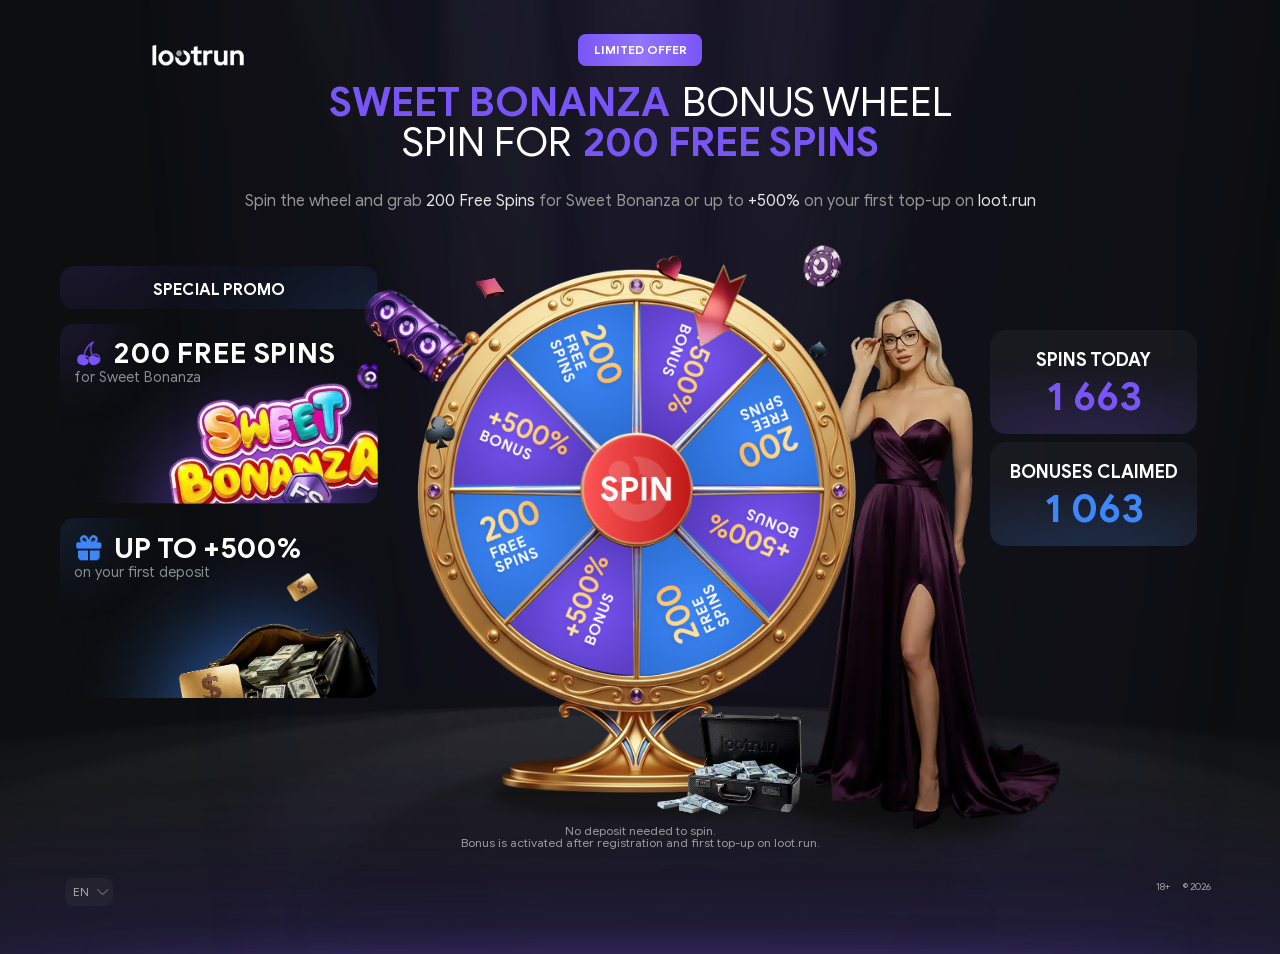
==== index.html @ 81d21989 "some bag fix 3" ====
<!doctype html>
<html lang="en">

<head>
    <meta charset="UTF-8" />
    <meta name="viewport" content="width=device-width, initial-scale=1.0" />
    <title>Bonus Wheel</title>
    <link rel="stylesheet" href="styles.css" />
</head>

<body>
    <div class="page">
        <div class="brand">
            <img src="picture/logo.png" width="104" height="24" alt="Logo" />
        </div>

        <div class="page-bg-layer" aria-hidden="true">
            <!-- Добавляй сюда фоновые картинки. Они не участвуют в потоке и не двигают верстку. -->
            <img src="picture/Rectangle32.png" alt="" class="page-bg-image " style="top: 0; left: 0; width: 1440px; height: auto;" />
            <img src="picture/header.png" alt="" class="page-bg-image page-bg-image-desktop-rect" style="top: 0; left: 0; width: 393px; height: auto;" />
            <img src="picture/Ellipse24-center.png" alt="" class="page-bg-image center-image-desktop" style="top: 70px; left: 0; width: 393px; height: auto;" />
            <img src="picture/lights.png" alt="" class="page-bg-image light-image-desktop" style="top: 580px; left: 0; width: 393px; height: auto;" />
            <img src="picture/footer-light.png" alt="" class="page-bg-image footer-light-image-desktop" style="top: 1490px; left: 0; width: 393px; height: auto;" />
            <img src="picture/footer-light1.png" alt="" class="page-bg-image footer-light-image-desktop" style="top: 1410px; left: 0; width: 393px; height: auto;" />
            <img src="picture/shadow/wheelshadow.png" alt="" class="page-bg-image shadow-desktop shadow-1" />
            <img src="picture/shadow/wheel_shadow-1.png" alt="" class="page-bg-image shadow-desktop shadow-2" />
            <img src="picture/shadow/Ellipse23.png" alt="" class="page-bg-image shadow-desktop shadow-3" />
            <img src="picture/shadow/Ellipse16.png" alt="" class="page-bg-image shadow-desktop shadow-4" />
            <img src="picture/shadow/Ellipse15.png" alt="" class="page-bg-image shadow-desktop shadow-5" />
            <img src="picture/shadow/Ellipse12.png" alt="" class="page-bg-image shadow-desktop shadow-6" />
            <img src="picture/shadow/Ellipse11.png" alt="" class="page-bg-image shadow-desktop shadow-7" />
            <img src="picture/shadow/Ellipse10.png" alt="" class="page-bg-image shadow-desktop shadow-8" />
            <img src="picture\shadow\shadow-girl.png" alt="" class="page-bg-image shadow-desktop shadow-9" />
            <img src="picture/rectangle/Rectangle32.png" alt="" class="page-bg-image rect-desktop rect-1" />
            <img src="picture/rectangle/Rectangle33.png" alt="" class="page-bg-image rect-desktop rect-2" />
            <img src="picture/rectangle/Rectangle34.png" alt="" class="page-bg-image rect-desktop rect-3" />
            <img src="picture/rectangle/Rectangle35.png" alt="" class="page-bg-image rect-desktop rect-4" />
            <img src="picture/rectangle/Rectangle36.png" alt="" class="page-bg-image rect-desktop rect-5" />
            <img src="picture/rectangle/Rectangle37.png" alt="" class="page-bg-image rect-desktop rect-6" />
        </div>

        <header class="header">
            <div class="descr-header">
                <div class="wheelFooter">
                    <div class="pill-limited">LIMITED OFFER</div>
                    <div class="hero-header-fine">
                        <span class="hero-header-fine-one hero-header-brand" data-i18n="hero_brand"></span>
                        <span class="hero-header-fine-two hero-header-prefix" data-i18n="hero_prefix"></span>
                        <span class="hero-header-fine-two hero-header-spin-for" data-i18n="hero_spin_for"></span>
                        <span class="hero-header-fine-one" data-i18n="hero_free_spins"></span>
                    </div>
                </div>
            </div>
        </header>

        <section class="wheel">
            <div class="hero-header-description-fine">
                <span class="hero-header-description-fine-grey" data-i18n="hero_spin"></span>
                <span class="hero-header-description-fine-white" data-i18n="hero_free"></span>
                <span class="hero-header-description-fine-grey" data-i18n="hero_for_sweet"></span>
                <span class="hero-header-description-fine-white" data-i18n="hero_500"></span>
                <span class="hero-header-description-fine-grey" data-i18n="hero_first"></span>
                <span class="hero-header-description-fine-white" data-i18n="hero_loot"></span>
            </div>
            <div class="hero-header-description-fine hero-header-description-fine-spinning" hidden>
                <span class="hero-header-description-fine-grey" data-i18n="spin_state_line_1"></span>
                <span class="hero-header-description-fine-white" data-i18n="spin_state_line_2"></span>
                <span class="hero-header-description-fine-grey" data-i18n="spin_state_line_3"></span>
                <span class="hero-header-description-fine-white" data-i18n="spin_state_line_4"></span>
            </div>

            <div class="wheel-decor" aria-hidden="true">
                <img src="picture/hearts.png" alt="" class="wheel-decor-img wheel-decor-hearts" />
                <img src="picture/diamonds.png" alt="" class="wheel-decor-img wheel-decor-diamonds" />
                <img src="picture/spades.png" alt="" class="wheel-decor-img wheel-decor-spades" />
                <img src="picture/clubs.png" alt="" class="wheel-decor-img wheel-decor-clubs" />
                <img src="picture/fiska.png" alt="" class="wheel-decor-img wheel-decor-fiska" />
                <img src="picture/casino.png" alt="" class="wheel-decor-img wheel-decor-casino" />
            </div>

            <div class="wheel-case">

                <div class="btn-spin">
                    <button class="wheel-spin" type="button" aria-label="Spin"></button>
                </div>

                <img class="wheel-arrow" src="picture/arrow.png" alt="arrow" />

                <img class="wheel-border" src="picture/border-wheel.png" alt="border-wheel" />

                <div class="sectors" id="sectors"></div>

            </div>
            <div class="wheel-text">
                <div class="wheel-text-one" data-i18n="footer_no_deposit_needed"></div>
                <div class="wheel-text-two" data-i18n="footer_bonus_activation_text"></div>
            </div>

            <img class="case-desktop" src="picture/case.png" alt="case" />

            <div class="spinning-bonus-container">
                <picture class="spinning-bonus-one">
                    <source media="(min-width: 1080px)" srcset="picture/spinning%20(3).png" />
                    <img src="picture/spinning.png" alt="spinning-bonus" />
                </picture>
                <picture class="spinning-bonus-two">
                    <source media="(min-width: 1080px)" srcset="picture/spinning%20(4).png" />
                    <img src="picture/spinning%20(1).png" alt="spinning-bonus" />
                </picture>
            </div>

            <div class="wheel-fireworks" id="wheelFireworks" hidden aria-hidden="true">
                <img class="wheel-firework wheel-firework--1" src="picture/fireworks.gif" alt="" decoding="async" />
                <img class="wheel-firework wheel-firework--2" src="picture/fireworks.gif" alt="" decoding="async" />
                <img class="wheel-firework wheel-firework--3" src="picture/fireworks.gif" alt="" decoding="async" />
            </div>

        </section>

        <main class="layout">
            <aside class="counter">
                <div class="spins">
                    <div class="spins-label" data-i18n="stats_spins_today_label"></div>
                    <div class="spins-value" id="spinsToday">2 473</div>
                    <img src="picture/Ellipse-spins.png" alt="Ellipse-spins" class="ellipse-spins-image" />
                </div>
                <div class="bonuses">
                    <div class="bonuses-label" data-i18n="stats_bonuses_claimed_label"></div>
                    <div class="bonuses-value" id="bonusesClaimed">1 092</div>
                    <img src="picture/Ellipse-bonus.png" alt="Ellipse-bonus" class="ellipse-bonus-image" />
                </div>
            </aside>

            <aside class="banners">
                <div class="frame-31">
                    <!-- <div class="frame-31-promo"> -->
                    <div class="miniTag">
                        <img src="picture/Ellipse-miniTag.png" alt="tag" class="tag-image" />
                        <img src="picture/Ellipse-miniTag1.png" alt="tag" class="tag-image1" />
                        <span class="miniTag-text" data-i18n="promo_special_promo"></span>
                    </div>
                    <!-- </div> -->

                    <div class="frame-31-fs-fd" onclick="window.open('https://loot.run/', '_blank', 'noopener,noreferrer')">
                        <div class="frame-32">
                            <div class="frame-34">
                                <img src="picture/berry.png" width="32px" height="32px" alt="Frame 34" />
                                <!-- <div class="frame-34-text"> -->
                                <div class="frame-34-text" data-i18n="promo_free_spins"></div>
                                <!-- </div> -->
                            </div>
                            <div class="frame-34-text-value">
                                <div class="frame-34-text-value-sub" data-i18n="promo_for_game"></div>
                            </div>
                        </div>
                        <img src="picture/trick.png" alt="" class="trick">
                        <img src="picture/sweet_bananza2.png" alt="" class="sweet-bananza">
                        <img src="picture/fs.png" alt="" class="fs">
                        <img src="picture/Ellipse24-fs.png" alt="" class="ellipse-24-fs-image">
                        <img src="picture/Ellipse25-fs.png" alt="" class="ellipse-25-fs-image">
                    </div>

                    <div class="frame-31-fs-fd" onclick="window.open('https://loot.run/', '_blank', 'noopener,noreferrer')">
                        <div class="frame-32">
                            <div class="frame-34">
                                <img src="picture/gift.png" width="32px" height="32px" alt="Frame 34" />
                                <!-- <div class="frame-34-text"> -->
                                <div class="frame-34-text" data-i18n="promo_up_to_bonus"></div>
                                <!-- </div> -->
                            </div>
                            <div class="frame-34-text-value">
                                <div class="frame-34-text-value-sub" data-i18n="promo_first_deposit"></div>
                            </div>
                        </div>
                        <img src="picture/dollar-top.png" alt="" class="dollar-top">
                        <img src="picture/dollar-bottom.png" alt="" class="dollar-bottom">
                        <img src="picture/bag.png" alt="" class="bag">
                        <img src="picture/Ellipse24-fd.png" alt="" class="ellipse-24-fd-image">
                        <img src="picture/Ellipse25-fd.png" alt="" class="ellipse-25-fd-image">
                    </div>
                </div>
            </aside>



            <section class="card-icons">

            </section>

            <section class="girl">
                <img src="picture\girl.png" alt="girl" class="girl-desktop" />
            </section>

        </main>

        <footer class="footer">
            <div class="images-footer">
                <div class="lang">
                    <button id="langToggle" class="langToggle" type="button" aria-label="Language"
                        aria-haspopup="listbox" aria-expanded="false">
                        <span class="langToggleLabel">EN</span>
                        <span class="langChevron" aria-hidden="true"></span>
                    </button>
                    <div id="langMenu" class="langMenu" role="listbox" aria-label="Language options" hidden>
                        <button class="langOption" type="button" role="option" data-lang-option="en"
                            aria-selected="true">EN</button>
                        <button class="langOption" type="button" role="option" data-lang-option="uz"
                            aria-selected="false">UZ</button>
                        <button class="langOption" type="button" role="option" data-lang-option="ru"
                            aria-selected="false">RU</button>
                    </div>
                </div>
                <span class="frame-66">
                    <span class="frame-66-age">18+</span>
                    <span class="frame-66-year">© 2026</span>
                </span>
            </div>
        </footer>

        <div id="wheelResultPopup" class="wheel-result-popup" hidden aria-hidden="true" aria-modal="true" role="dialog">
            <div class="wheel-result-popup__box wheel-result-popup__box-bonus">
                <div class="wheel-result-popup__box-title">
                    <span class="wheel-result-popup__box-title-text" data-i18n="unlock_youve_unlocked"></span>
                    <span class="wheel-result-popup__box-title-text" data-i18n="unlock_a_sweet_bonus"></span>
                </div>
                <div class="wheel-result-popup__box-content">
                    <div class="wheel-result-popup__box-content-text-one" data-i18n="unlock_up_to"></div>
                    <div class="wheel-result-popup__box-content-text-two" data-i18n="unlock_percent"></div>
                    <div class="wheel-result-popup__box-content-text-three" data-i18n="unlock_on_first"></div>
                    <div class="wheel-result-popup__box-content-text-four" data-i18n="unlock_deposit_at"></div>
                </div>
                <div class="wheel-result-popup__box-button">
                    <div class="wheel-result-popup__box-button-claim">
                        <button class="wheel-result-popup__box-button-claim-bonus"
                            data-i18n="claim_bonus_button"></button>
                        <button type="button" class="wheel-result-popup__box-button-try-again"
                            data-i18n="try_again_button"></button>
                    </div>
                    <div class="wheel-result-popup__box-button-message-text"
                        data-i18n="bonus_activated_after_registration_and_first_deposit">
                    </div>
                </div>
                <img class="wheel-result-popup-ellipse24" src="picture/Ellipse24.png" alt="" aria-hidden="true" />
                <img class="wheel-result-popup-ellipse25" src="picture/Ellipse25.png" alt="" aria-hidden="true" />
            </div>

            <div class="wheel-result-popup__box wheel-result-popup__box-steps" hidden aria-hidden="true">
                <img src="picture/sweet_bananza1.png" alt="" class="sweet-bananza-popup">
                <div class="wheel-result-popup__box-steps-content">
                    <div class="wheel-result-popup__box-steps-content-title">
                        <span class="wheel-result-popup__box-steps-content-title-text" data-i18n="almost_done"></span>
                    </div>
                    <div class="wheel-result-popup__box-steps-content-text">
                        <span class="wheel-result-popup__box-steps-content-text-text" data-i18n="steps_intro"></span>
                    </div>
                </div>

                <div class="wheel-result-popup__box-steps-claim">
                    <button class="wheel-result-popup__box-steps-continue-to" data-i18n="continue_to"></button>
                </div>

                <img class="wheel-result-popup__box-steps-ellipse24" src="picture/Ellipse24.png" alt=""
                    aria-hidden="true" />
                <img class="wheel-result-popup__box-steps-ellipse25" src="picture/Ellipse25.png" alt=""
                    aria-hidden="true" />

                <div class="wheel-result-popup__box-steps-three-steps">
                    <div class="wheel-result-popup__box-steps-three-steps-item">
                        <img class="wheel-result-popup__box-steps-bluecoin" src="picture\bluecoin.png" alt="bluecoin1">
                        <span class="wheel-result-popup__box-steps-three-steps-item-text" data-i18n="step1_title"></span>
                        <span class="wheel-result-popup__box-steps-three-steps-item-text-text" data-i18n="step1_text"></span>
                    </div>
                    <div class="wheel-result-popup__box-steps-three-steps-item">
                        <img class="wheel-result-popup__box-steps-bluecoin" src="picture\bluecoin2.png" alt="bluecoin2">
                        <span class="wheel-result-popup__box-steps-three-steps-item-text" data-i18n="step2_title"></span>
                        <span class="wheel-result-popup__box-steps-three-steps-item-text-text" data-i18n="step2_text"></span>
                    </div>
                    <div class="wheel-result-popup__box-steps-three-steps-item">
                        <img class="wheel-result-popup__box-steps-bluecoin" src="picture\bluecoin3.png" alt="bluecoin3">
                        <span class="wheel-result-popup__box-steps-three-steps-item-text" data-i18n="step3_title"></span>
                        <span class="wheel-result-popup__box-steps-three-steps-item-text-text" data-i18n="step3_text"></span>
                    </div>
                </div>

                <div class="wheel-result-popup__box-button-message-text">
                    <span class="wheel-result-popup__box-button-message-text-text" data-i18n="redirect_message"></span>
                    <span class="wheel-result-popup__box-button-message-text-text" data-i18n="offer_new_players_only"></span>
                </div>
            </div>

        </div>
    </div>

    <script src="languages.inline.js"></script>
    <script src="app.js" defer></script>
</body>

</html>
---- styles.css ----
@font-face {
  font-family: "Google Sans";
  src:
    local("Google Sans"),
    local("Product Sans"),
    url("fonts/GoogleSans-Regular.woff2") format("woff2"),
    url("fonts/GoogleSans-Regular.woff") format("woff");
  font-weight: 400;
  font-style: normal;
  font-display: swap;
}

@font-face {
  font-family: "Google Sans";
  src:
    local("Google Sans Medium"),
    local("Product Sans Medium"),
    url("fonts/GoogleSans-Medium.woff2") format("woff2"),
    url("fonts/GoogleSans-Medium.woff") format("woff");
  font-weight: 500;
  font-style: normal;
  font-display: swap;
}

@font-face {
  font-family: "Google Sans";
  src:
    local("Google Sans Bold"),
    local("Product Sans Bold"),
    url("fonts/GoogleSans-Bold.woff2") format("woff2"),
    url("fonts/GoogleSans-Bold.woff") format("woff");
  font-weight: 700;
  font-style: normal;
  font-display: swap;
}

body {
  width: 100%;
  height: auto;
  background: #0D0E10;
  margin: 0;
  min-height: 100vh;
  display: flex;
  justify-content: center;
  align-items: flex-start;
  overflow-x: hidden;
}

html {
  overflow-x: hidden;
}

/* Ссылки на loot.run из i18n (app.js) */
a.loot-run-link {
  color: inherit;
  text-decoration: none;
}

/* В блоке шагов выделяем loot.run отдельным цветом */
.wheel-result-popup__box-steps-three-steps-item-text-text a.loot-run-link {
  color: #7857F4;
}

.wheel-result-popup__box-steps-three-steps-item-text-text .i18n-deposit-highlight {
  color: #7857F4;
}

.wheel-result-popup__box-steps-three-steps-item-text-text .i18n-step3-highlight {
  color: #7857F4;
}

.page {
  position: relative;
  width: 393px;
  min-height: 1600px;
  overflow: visible;
  /* background:
    radial-gradient(60% 24% at 50% 9%, rgba(122, 86, 246, 0.18) 0%, rgba(122, 86, 246, 0) 100%),
    linear-gradient(180deg, #15161B 0%, #0D0E10 28%, #0D0E10 100%); */
  --hero-desc-top: 262px;
  --hero-desc-width: 310px;
}

/* Фоновый слой страницы: декоративные элементы без влияния на layout */
.page-bg-layer {
  position: absolute;
  inset: 0;
  pointer-events: none;
  overflow: visible;
}

.page-bg-image {
  position: absolute;
  display: block;
  max-width: none;
  pointer-events: none;
}

/* Hidden by default; enabled only in desktop media block */
.shadow-desktop,
.rect-desktop {
  display: none;
}

.shadow-desktop {
  display: none;
}

/* Desktop-only girl image */
.girl-desktop {
  display: none;
}

.brand {
  width: 104px;
  height: 24px;
  transform: rotate(0deg);
  opacity: 1;
  top: 40px;
  left: 145px;
  position: absolute;
  z-index: 20;
  overflow: hidden;
}

.brand img {
  display: block;
  width: 104px;
  height: 38px;
  object-fit: fill;
  object-position: top;
}

.header {
  width: 393px;
  height: 120px;
  transform: rotate(0deg);
  opacity: 1;
  gap: 16px;
  top: 104px;
  left: 0;
  position: absolute;
  z-index: 15;
}

.descr-header,
.wheelFooter {
  display: flex;
  flex-direction: column;
  align-items: center;
}

.descr-header {
  width: 100%;
}

.wheelFooter {
  gap: 16px;
}

.pill-limited {
  display: flex;
  align-items: center;
  justify-content: center;
  text-align: center;
  width: 100px;
  height: 24px;
  transform: rotate(0deg);
  opacity: 1;
  border-radius: 8px;
  gap: 10px;
  padding-top: 4px;
  padding-right: 12px;
  padding-bottom: 4px;
  padding-left: 12px;
  background: linear-gradient(87.65deg, #7A56F6 1.97%, #9375FC 50%, #7A56F6 98.03%);
  font-family: "Google Sans", sans-serif;
  font-weight: 700;
  font-style: Bold;
  font-size: 12px;
  leading-trim: NONE;
  line-height: 1.2;
  letter-spacing: 2%;
  text-transform: uppercase;
  color: #FFFFFF;
}

.hero-header-fine {
  width: 393px;
  min-height: 72px;
  display: flex;
  flex-wrap: wrap;
  justify-content: center;
  align-content: center;
  gap: 0 8px;
  text-align: center;
}

.hero-header-brand,
.hero-header-prefix {
  width: 100%;
}

.hero-header-fine-one {
  font-family: "Google Sans", sans-serif;
  font-weight: 700;
  font-style: Bold;
  font-size: 24px;
  leading-trim: NONE;
  line-height: 24px;
  letter-spacing: 3%;
  text-align: center;
  text-transform: uppercase;
  color: #7855F4;

}

.hero-header-fine-two {
  /* width: 200px; */
  font-family: "Google Sans", sans-serif;
  font-weight: 400;
  font-style: Regular;
  font-size: 24px;
  leading-trim: NONE;
  line-height: 24px;
  letter-spacing: 3%;
  text-align: center;
  text-transform: uppercase;
  color: #FFFFFF;
}

/* левая панель */
.banners {
  width: 353px;
  height: 480px;
  transform: rotate(0deg);
  opacity: 1;
  top: 1006px;
  left: 20px;
  gap: 16px;
  position: absolute;
  display: flex;
  flex-direction: column;
  z-index: 10;
}

.frame-31 {
  width: 100%;
  height: auto;
  border-radius: 16px;
  padding-top: 0;
  padding-right: 0;
  padding-bottom: 0;
  padding-left: 0;
  gap: 10px;
  transform: rotate(0deg);
  opacity: 1;
  display: flex;
  flex-direction: column;
  gap: 16px;
}

.miniTag {
  width: 100%;
  height: 44px;
  position: relative;
  overflow: hidden;
  transform: rotate(0deg);
  opacity: 1;
  font-family: "Google Sans", sans-serif;
  font-weight: 700;
  font-style: Bold;
  font-size: 18px;
  leading-trim: NONE;
  line-height: 40px;
  letter-spacing: 0%;
  text-transform: uppercase;
  display: flex;
  align-items: center;
  justify-content: center;
  border-radius: 16px;
  color: #FFFFFF;
  padding-top: 4px;
  /* background: linear-gradient(90deg, #1B162C 0%, #1C2639 100%); */
}

.miniTag-text {
  position: relative;
  z-index: 1;
}

.tag-image {
  position: absolute;
  inset: 0;
  width: 100%;
  height: 100%;
  object-fit: cover;
  transform: rotate(0deg);
  opacity: 1;
  pointer-events: none;
  z-index: 0;
}

.tag-image1 {
  position: absolute;
  inset: 0;
  width: 100%;
  height: 100%;
  object-fit: cover;
  transform: rotate(0deg);
  opacity: 1;
  pointer-events: none;
  z-index: 0;
}

.frame-31-fs-fd {
  width: 321px;
  height: 168px;
  border-radius: 16px;
  gap: 10px;
  transform: rotate(0deg);
  opacity: 1;
  padding: 16px;
  position: relative;
  overflow: hidden;
  cursor: pointer;
  /* background: linear-gradient(132deg, #17181E 12%, #17181E 38%, #1B2240 100%); */
}

.frame-32 {
  width: 286px;
  height: 62px;
  gap: 8px;
  transform: rotate(0deg);
  opacity: 1;
  position: relative;
  z-index: 2;
}

.frame-34 {
  width: 326px;
  height: 34px;
  gap: 12px;
  transform: rotate(0deg);
  opacity: 1;
  display: flex;
  align-items: center;
}

.frame-34-text {
  width: 282px;
  height: 34px;
  transform: rotate(0deg);
  opacity: 1;
  font-family: "Google Sans", sans-serif;
  font-weight: 700;
  font-style: Bold;
  font-size: 32px;
  leading-trim: NONE;
  line-height: 34px;
  letter-spacing: 0%;
  text-transform: uppercase;
  color: #FFFFFF;
}

.frame-34-text-value {
  width: 286px;
  height: 20px;
  transform: rotate(0deg);
  opacity: 1;
  font-family: "Google Sans", sans-serif;
  font-weight: 400;
  font-style: Regular;
  font-size: 16px;
  leading-trim: NONE;
  line-height: 20px;
  letter-spacing: 1%;
  color: #888D93;
}

/* Promo images: путь — --promo-x-to / --promo-y-to; масштаб — --promo-scale-to / --promo-scale-from;
   вращение вокруг центра — --promo-rotate-to / --promo-rotate-from (например 0deg … 12deg или 0deg … 360deg).
   Длительность/повтор: --promo-dur, --promo-iter, --promo-dir.
   Пример: style="--promo-y-to: 60px; --promo-scale-to: 1.12; --promo-rotate-to: 15deg;" */

.trick {
  width: 43px;
  height: 33px;
  opacity: 1;
  position: absolute;
  z-index: 3;
  transform-origin: center center;

  --promo-x-from: calc(100% - 38px);
  --promo-y-from: 45px;
  --promo-x-to: calc(100% - 30px);
  --promo-y-to: 45px;
  --promo-scale-from: 1;
  --promo-scale-to: 1.7;
  --promo-rotate-from: 0deg;
  --promo-rotate-to: 40deg;
  --promo-dur: 1.2s;
  --promo-ease: ease-in-out;
  --promo-iter: infinite;
  --promo-dir: alternate;

  top: var(--promo-y-from);
  left: var(--promo-x-from);
  transform: rotate(-90deg) rotate(var(--promo-rotate-from)) scale(var(--promo-scale-from));
  animation: promo-move-trick var(--promo-dur) var(--promo-ease) var(--promo-iter) var(--promo-dir);
}

@keyframes promo-move-trick {
  from {
    top: var(--promo-y-from);
    left: var(--promo-x-from);
    transform: rotate(-90deg) rotate(var(--promo-rotate-from)) scale(var(--promo-scale-from));
  }

  to {
    top: var(--promo-y-to);
    left: var(--promo-x-to);
    transform: rotate(-90deg) rotate(var(--promo-rotate-to)) scale(var(--promo-scale-to));
  }
}

.sweet-bananza {
  width: 300px;
  height: 300px;
  opacity: 1;
  position: absolute;
  z-index: 1;
  transform-origin: center center;

  --promo-x-from: calc(100% - 265px);
  --promo-y-from: -15px;
  --promo-x-to: calc(100% - 295px);
  --promo-y-to: -15px;
  --promo-scale-from: 1;
  --promo-scale-to: 1.2;
  --promo-rotate-from: 0deg;
  --promo-rotate-to: -7deg;
  --promo-dur: 1.2s;
  --promo-ease: ease-in-out;
  --promo-iter: infinite;
  --promo-dir: alternate;

  top: var(--promo-y-from);
  left: var(--promo-x-from);
  transform: rotate(-8.62deg) rotate(var(--promo-rotate-from)) scale(var(--promo-scale-from));
  animation: promo-move-sweet-bananza var(--promo-dur) var(--promo-ease) var(--promo-iter) var(--promo-dir);
}

@keyframes promo-move-sweet-bananza {
  from {
    top: var(--promo-y-from);
    left: var(--promo-x-from);
    transform: rotate(-8.62deg) rotate(var(--promo-rotate-from)) scale(var(--promo-scale-from));
  }

  to {
    top: var(--promo-y-to);
    left: var(--promo-x-to);
    transform: rotate(-8.62deg) rotate(var(--promo-rotate-to)) scale(var(--promo-scale-to));
  }
}

.fs {
  width: 69px;
  height: 51px;
  opacity: 1;
  position: absolute;
  z-index: 3;
  transform-origin: center center;

  --promo-x-from: calc(100% - 120px);
  --promo-y-from: 148px;
  --promo-x-to: calc(100% - 120px);
  --promo-y-to: 148px;
  --promo-scale-from: 1;
  --promo-scale-to: 1.4;
  --promo-rotate-from: 0deg;
  --promo-rotate-to: 0deg;
  --promo-dur: 1.2s;
  --promo-ease: ease-in-out;
  --promo-iter: infinite;
  --promo-dir: alternate;

  top: var(--promo-y-from);
  left: var(--promo-x-from);
  transform: rotate(0deg) rotate(var(--promo-rotate-from)) scale(var(--promo-scale-from));
  animation: promo-move-fs var(--promo-dur) var(--promo-ease) var(--promo-iter) var(--promo-dir);
}

/* Декоративные свечения карточки FS (не участвуют в потоке) */
.ellipse-24-fs-image,
.ellipse-25-fs-image {
  position: absolute;
  pointer-events: none;
  z-index: 0;
  opacity: 1;
}

.ellipse-24-fs-image {
  top: 0;
  right: 0;
}

.ellipse-25-fs-image {
  left: 0;
  top: 0;
}

/* Декоративные свечения карточки FS (не участвуют в потоке) */
.ellipse-24-fd-image,
.ellipse-25-fd-image {
  position: absolute;
  pointer-events: none;
  z-index: 0;
  opacity: 1;
}

.ellipse-24-fd-image {
  top: 0;
  right: 0;
}

.ellipse-25-fd-image {
  left: 0;
  top: 0;
}

@keyframes promo-move-fs {
  from {
    top: var(--promo-y-from);
    left: var(--promo-x-from);
    transform: rotate(0deg) rotate(var(--promo-rotate-from)) scale(var(--promo-scale-from));
  }

  to {
    top: var(--promo-y-to);
    left: var(--promo-x-to);
    transform: rotate(0deg) rotate(var(--promo-rotate-to)) scale(var(--promo-scale-to));
  }
}

/* FD-блок (dollar / bag): те же --promo-* что у trick/fs — x/y, scale, rotate, dur, iter, dir.
   Конец пути и размер: задайте --promo-x-to, --promo-y-to, --promo-scale-to (и при нужде from). */

.dollar-top {
  width: 41px;
  height: 41px;
  opacity: 1;
  position: absolute;
  z-index: 3;
  transform-origin: center center;

  --promo-x-from: calc(100% - 105px);
  --promo-y-from: 56px;
  --promo-x-to: calc(100% - 145px);
  --promo-y-to: 56px;
  --promo-scale-from: 1.1;
  --promo-scale-to: 1.4;
  --promo-rotate-from: 0deg;
  --promo-rotate-to: 30deg;
  --promo-dur: 1.2s;
  --promo-ease: ease-in-out;
  --promo-iter: infinite;
  --promo-dir: alternate;

  top: var(--promo-y-from);
  left: var(--promo-x-from);
  transform: rotate(0deg) rotate(var(--promo-rotate-from)) scale(var(--promo-scale-from));
  animation: promo-move-dollar-top var(--promo-dur) var(--promo-ease) var(--promo-iter) var(--promo-dir);
}

@keyframes promo-move-dollar-top {
  from {
    top: var(--promo-y-from);
    left: var(--promo-x-from);
    transform: rotate(0deg) rotate(var(--promo-rotate-from)) scale(var(--promo-scale-from));
  }

  to {
    top: var(--promo-y-to);
    left: var(--promo-x-to);
    transform: rotate(0deg) rotate(var(--promo-rotate-to)) scale(var(--promo-scale-to));
  }
}

.dollar-bottom {
  width: 85px;
  height: 55px;
  opacity: 1;
  position: absolute;
  z-index: 2;
  transform-origin: center center;

  --promo-x-from: 125px;
  --promo-y-from: calc(100% - 55px);
  --promo-x-to: 75px;
  --promo-y-to: calc(100% - 45px);
  --promo-scale-from: 1;
  --promo-scale-to: 1.3;
  --promo-rotate-from: 0deg;
  --promo-rotate-to: -20deg;
  --promo-dur: 1.2s;
  --promo-ease: ease-in-out;
  --promo-iter: infinite;
  --promo-dir: alternate;

  top: var(--promo-y-from);
  left: var(--promo-x-from);
  transform: rotate(0deg) rotate(var(--promo-rotate-from)) scale(var(--promo-scale-from));
  animation: promo-move-dollar-bottom var(--promo-dur) var(--promo-ease) var(--promo-iter) var(--promo-dir);
}

@keyframes promo-move-dollar-bottom {
  from {
    top: var(--promo-y-from);
    left: var(--promo-x-from);
    transform: rotate(0deg) rotate(var(--promo-rotate-from)) scale(var(--promo-scale-from));
  }

  to {
    top: var(--promo-y-to);
    left: var(--promo-x-to);
    transform: rotate(0deg) rotate(var(--promo-rotate-to)) scale(var(--promo-scale-to));
  }
}

.bag {
  width: 258px;
  height: 203px;
  opacity: 1;
  position: absolute;
  z-index: 1;
  transform-origin: center center;

  --promo-x-from: calc(100% - 245px);
  --promo-y-from: 35px;
  --promo-x-to: calc(100% - 265px);
  --promo-y-to: 15px;
  --promo-scale-from: 0.9;
  --promo-scale-to: 1.4;
  --promo-rotate-from: 0deg;
  --promo-rotate-to: 0deg;
  --promo-dur: 1.2s;
  --promo-ease: ease-in-out;
  --promo-iter: infinite;
  --promo-dir: alternate;

  top: var(--promo-y-from);
  left: var(--promo-x-from);
  transform: rotate(-13.28deg) rotate(var(--promo-rotate-from)) scale(var(--promo-scale-from));
  animation: promo-move-bag var(--promo-dur) var(--promo-ease) var(--promo-iter) var(--promo-dir);
}

@keyframes promo-move-bag {
  from {
    top: var(--promo-y-from);
    left: var(--promo-x-from);
    transform: rotate(-13.28deg) rotate(var(--promo-rotate-from)) scale(var(--promo-scale-from));
  }

  to {
    top: var(--promo-y-to);
    left: var(--promo-x-to);
    transform: rotate(-13.28deg) rotate(var(--promo-rotate-to)) scale(var(--promo-scale-to));
  }
}


/* правая панель */
.counter {
  width: 353px;
  height: 100px;
  gap: 8px;
  transform: rotate(0deg);
  opacity: 1;
  top: 866px;
  left: 20px;
  position: absolute;
  display: flex;
  z-index: 10;
}

.spins {
  width: 210.5px;
  /* height: 100px; */
  position: relative;
  overflow: hidden;
  border-radius: 16px;
  gap: 4px;
  transform: rotate(0deg);
  opacity: 1;
  /* padding: 16px; */
  display: flex;
  align-items: stretch;
  flex-direction: column;
  justify-content: center;
  text-align: center;
  background: rgba(255, 255, 255, 0.04);
}

.spins-label {
  position: relative;
  z-index: 1;
  width: 100%;
  min-height: 24px;
  opacity: 1;
  transform: rotate(0deg);
  font-family: "Google Sans", sans-serif;
  font-weight: 700;
  font-style: Bold;
  font-size: 14px;
  leading-trim: NONE;
  line-height: 24px;
  letter-spacing: 2%;
  text-transform: uppercase;
  color: #FFFFFF;
}

.spins-value {
  position: relative;
  z-index: 1;
  width: 100%;
  min-height: 40px;
  transform: rotate(0deg);
  opacity: 1;
  font-family: "Google Sans", sans-serif;
  font-weight: 700;
  font-style: Bold;
  font-size: 32px;
  leading-trim: NONE;
  line-height: 40px;
  letter-spacing: 2%;
  text-transform: uppercase;
  color: #7855F4;
}

.ellipse-spins-image {
  position: absolute;
  inset: 0;
  width: 100%;
  height: 100%;
  object-fit: cover;
  transform: rotate(0deg);
  opacity: 0.6;
  pointer-events: none;
  z-index: 0;
}

.ellipse-bonus-image {
  position: absolute;
  inset: 0;
  width: 100%;
  height: 100%;
  object-fit: cover;
  transform: rotate(0deg);
  opacity: 0.6;
  pointer-events: none;
  z-index: 0;
}

.bonuses {
  width: 210.5px;
  /* height: 100px; */
  position: relative;
  overflow: hidden;
  border-radius: 16px;
  gap: 4px;
  transform: rotate(0deg);
  opacity: 1;
  /* padding: 16px; */
  display: flex;
  align-items: stretch;
  flex-direction: column;
  justify-content: center;
  text-align: center;
  background: rgba(255, 255, 255, 0.04);
}

.bonuses-label {
  position: relative;
  z-index: 1;
  width: 100%;
  min-height: 24px;
  transform: rotate(0deg);
  opacity: 1;
  font-family: "Google Sans", sans-serif;
  font-weight: 700;
  font-style: Bold;
  font-size: 14px;
  leading-trim: NONE;
  line-height: 24px;
  letter-spacing: 2%;
  text-transform: uppercase;
  color: #FFFFFF;

}

.bonuses-value {
  position: relative;
  z-index: 1;
  width: 100%;
  min-height: 40px;
  transform: rotate(0deg);
  opacity: 1;
  font-family: "Google Sans", sans-serif;
  font-weight: 700;
  font-style: Bold;
  font-size: 32px;
  leading-trim: NONE;
  line-height: 40px;
  letter-spacing: 2%;
  text-transform: uppercase;
  color: #3D87F9;
}


/* колесо */
.wheel {
  position: absolute;
  inset: 0;
}

/* Плавающие декорации: у каждого .wheel-decor-* свой полный набор --promo-* / --decor-tilt (как у .bag) */
.wheel-decor {
  position: absolute;
  inset: 0;
  pointer-events: none;
  z-index: 10;
  overflow: visible;
}

.wheel-decor-img {
  position: absolute;
  display: block;
  height: auto;
  transform-origin: center center;
  top: var(--promo-y-from);
  left: var(--promo-x-from);
  transform: rotate(var(--decor-tilt)) rotate(var(--promo-rotate-from)) scale(var(--promo-scale-from));
  animation: wheel-decor-float var(--promo-dur) var(--promo-ease) var(--promo-iter) var(--promo-dir);
}

@keyframes wheel-decor-float {
  from {
    top: var(--promo-y-from);
    left: var(--promo-x-from);
    transform: rotate(var(--decor-tilt)) rotate(var(--promo-rotate-from)) scale(var(--promo-scale-from));
  }

  to {
    top: var(--promo-y-to);
    left: var(--promo-x-to);
    transform: rotate(var(--decor-tilt)) rotate(var(--promo-rotate-to)) scale(var(--promo-scale-to));
  }
}

.wheel-decor-hearts {
  width: 36px;
  --decor-tilt: 0deg;
  --promo-x-from: 60px;
  --promo-y-from: 345px;
  --promo-x-to: 60px;
  --promo-y-to: 335px;
  --promo-scale-from: 0.6;
  --promo-scale-to: 0.8;
  --promo-rotate-from: 0deg;
  --promo-rotate-to: 80deg;
  --promo-dur: 3s;
  --promo-ease: ease-in-out;
  --promo-iter: infinite;
  --promo-dir: alternate;
}

.wheel-decor-diamonds {
  width: 36px;
  --decor-tilt: 0deg;
  --promo-x-from: calc(50% - 28px);
  --promo-y-from: 320px;
  --promo-x-to: calc(50% - 28px);
  --promo-y-to: 320px;
  --promo-scale-from: 0.9;
  --promo-scale-to: 0.9;
  --promo-rotate-from: 0deg;
  --promo-rotate-to: -90deg;
  --promo-dur: 3s;
  --promo-ease: ease-in-out;
  --promo-iter: infinite;
  --promo-dir: alternate;
}

.wheel-decor-spades {
  width: 36px;
  --decor-tilt: 0deg;
  --promo-x-from: calc(100% - 50px);
  --promo-y-from: 463px;
  --promo-x-to: calc(100% - 50px);
  --promo-y-to: 435px;
  --promo-scale-from: 0.5;
  --promo-scale-to: 0.5;
  --promo-rotate-from: -35deg;
  --promo-rotate-to: 0deg;
  --promo-dur: 3s;
  --promo-ease: ease-in-out;
  --promo-iter: infinite;
  --promo-dir: alternate;
}

.wheel-decor-clubs {
  width: 40px;
  --decor-tilt: 0deg;
  --promo-x-from: -2px;
  --promo-y-from: 560px;
  --promo-x-to: 7px;
  --promo-y-to: 550px;
  --promo-scale-from: 0.6;
  --promo-scale-to: 0.6;
  --promo-rotate-from: 0deg;
  --promo-rotate-to: 40deg;
  --promo-dur: 3s;
  --promo-ease: ease-in-out;
  --promo-iter: infinite;
  --promo-dir: alternate;
}

.wheel-decor-fiska {
  width: 72px;
  --decor-tilt: 0deg;
  --promo-x-from: calc(100% - 98px);
  --promo-y-from: 323px;
  --promo-x-to: calc(100% - 108px);
  --promo-y-to: 325px;
  --promo-scale-from: 0.85;
  --promo-scale-to: 0.85;
  --promo-rotate-from: 0deg;
  --promo-rotate-to: 45deg;
  --promo-dur: 3s;
  --promo-ease: ease-in-out;
  --promo-iter: infinite;
  --promo-dir: alternate;
}

.wheel-decor-casino {
  width: 108px;
  --decor-tilt: -14deg;
  --promo-x-from: -18px;
  --promo-y-from: 375px;
  --promo-x-to: -18px;
  --promo-y-to: 350px;
  --promo-scale-from: 0.95;
  --promo-scale-to: 0.8;
  --promo-rotate-from: 29deg;
  --promo-rotate-to: 45deg;
  --promo-dur: 3s;
  --promo-ease: ease-in-out;
  --promo-iter: infinite;
  --promo-dir: alternate;
}

.hero-header-description-fine {
  width: var(--hero-desc-width);
  height: 54px;
  transform: rotate(0deg);
  opacity: 1;
  top: var(--hero-desc-top);
  left: 50%;
  position: absolute;
  display: block;
  white-space: normal;
  transform: translateX(-50%);
  text-align: center;
  z-index: 12;
  transition: opacity 0.3s ease;
}

.hero-header-description-fine-spinning {
  top: var(--hero-desc-top);
  opacity: 0;
}

.hero-header-description-fine-spinning.is-visible {
  opacity: 1;
}

.hero-header-description-fine.is-fade-out,
.wheel-text.is-fade-out,
.wheel-spin.is-fade-out {
  opacity: 0;
  pointer-events: none;
}

.hero-header-description-fine[hidden],
.btn-spin[hidden] {
  display: none !important;
}

.hero-header-description-fine-grey {
  font-family: "Google Sans", sans-serif;
  font-weight: 400;
  font-style: Regular;
  font-size: 16px;
  leading-trim: NONE;
  line-height: 18px;
  letter-spacing: 3%;
  text-align: center;
  color: #969696;
}

.hero-header-description-fine-white {
  font-family: "Google Sans", sans-serif;
  font-weight: 400;
  font-style: Regular;
  font-size: 16px;
  leading-trim: NONE;
  line-height: 18px;
  letter-spacing: 3%;
  text-align: center;
  color: #e6e6e6;
}

.btn-spin {
  --spin-size: 88px;
  --spin-overlay-size: 65px;
  --spin-overlay-offset-x: 0px;
  --spin-overlay-offset-y: 0px;
  width: var(--spin-size);
  height: var(--spin-size);
  transform: none;
  opacity: 1;
  top: 88px;
  left: 154px;
  position: absolute;
  display: flex;
  align-items: center;
  justify-content: center;
  z-index: 7;
}

.btn-spin::after {
  content: "";
  position: absolute;
  width: var(--spin-overlay-size);
  height: var(--spin-overlay-size);
  left: 50%;
  top: 50%;
  transform: translate(-50%, -50%) translate(var(--spin-overlay-offset-x), var(--spin-overlay-offset-y));
  background: url("picture/Vector.png") center / contain no-repeat;
  pointer-events: none;
  z-index: 8;
}

.wheel-spin {
  width: 100%;
  height: 100%;
  transform: none;
  opacity: 1;
  border-radius: 0;
  background: transparent url("picture/Property 1=Variant4.png") center / contain no-repeat;
  border: 0;
  display: flex;
  align-items: center;
  justify-content: center;
  padding: 0;
  appearance: none;
  box-sizing: border-box;
  cursor: pointer;
  transition: opacity 0.3s ease;
}

.wheel-spin:hover {
  background-image: url("picture/Property 1=Variant5.png");
}

.wheel-spin:active {
  background-image: url("picture/Property 1=Variant6.png");
}

.spin-text {
  width: auto;
  height: auto;
  transform: rotate(0deg);
  opacity: 1;
  font-family: "Google Sans", sans-serif;
  font-weight: 700;
  font-style: Bold;
  font-size: 22px;
  leading-trim: NONE;
  line-height: 1;
  letter-spacing: 0%;
  text-transform: uppercase;
  color: #FFFFFF;
}

.wheel-text {
  width: 330px;
  height: 36px;
  border-radius: 16px;
  gap: 10px;
  transform: rotate(0deg);
  opacity: 1;
  top: 782px;
  left: 50%;
  position: absolute;
  border-width: 1px;
  padding: 10px;
  color: #f0f0f099;
  text-align: center;
  transform: translateX(-50%);
  z-index: 8;
  font-family: "Google Sans", sans-serif;
  font-weight: 400;
  font-style: Regular;
  font-size: 12px;
  leading-trim: NONE;
  line-height: 12px;
  letter-spacing: 0%;
  text-align: center;
  transition: opacity 0.3s ease;
}

img.case-desktop {
  position: absolute;
  width: 192px;
  height: 170px;
  top: 378px;
  left: 329.67px;
  transform: rotate(0deg);
  opacity: 1;
}

section.wheel>div.wheel-case {
  position: absolute;
  top: 388px;
  left: 50%;
  width: 394px;
  height: 367px;
  transform: translateX(-50%);
  transform-origin: top center;
  z-index: 5;
  --wheel-spin-duration: 3.8s;
  --wheel-spin-delay: 0s;
  --wheel-spin-easing: cubic-bezier(0.22, 0.78, 0.22, 1);

  /* Базовый угол стрелки (задаёте сами). Доп. поворот по часовой — через --wheel-arrow-spin-0 … --wheel-arrow-spin-10 (кумулятивно к базе). */
  --wheel-arrow-base-rotation: -156deg;
  --wheel-arrow-spin-0: 0deg;
  --wheel-arrow-spin-1: 10deg;
  --wheel-arrow-spin-2: 10deg;
  --wheel-arrow-spin-3: -10deg;
  --wheel-arrow-spin-4: -15deg;
  --wheel-arrow-spin-5: -22deg;
  --wheel-arrow-spin-6: -10deg;
  --wheel-arrow-spin-7: -22deg;
  --wheel-arrow-spin-8: -10deg;
  --wheel-arrow-spin-9: -5deg;
  --wheel-arrow-spin-10: 0deg;

  /* Плавность между ключевыми кадрами стрелки (интервал от этого % до следующего). Общий тайминг анимации — linear, чтобы не дублировать easing с колесом. */
  --wheel-arrow-segment-easing: cubic-bezier(0.45, 0.05, 0.55, 0.95);
}

section.wheel>img.case-desktop {
  position: absolute;
  top: 648px;
  left: 170px;
  width: 160px;
  height: auto;
  z-index: 8;
}

.spinning-bonus-container {
  position: absolute;
  top: 715px;
  left: 50%;
  width: 330px;
  height: 56px;
  transform: translateX(-50%);
  z-index: 9;
  pointer-events: none;
  opacity: 1;
  transition: opacity 0.45s ease;
}

.spinning-bonus-container.is-fade-out {
  opacity: 0;
}

.spinning-bonus-one,
.spinning-bonus-two {
  position: absolute;
  inset: 0;
  width: 100%;
  height: 100%;
  opacity: 0;
  transition: opacity 0.8s ease;
  pointer-events: none;
}

.spinning-bonus-one img,
.spinning-bonus-two img {
  display: block;
  width: 100%;
  height: 100%;
}

.spinning-bonus-one.is-visible,
.spinning-bonus-two.is-visible {
  opacity: 1;
}

/* Три салюта после финала колеса: позиции и размер — переменные ниже (координаты от .wheel) */
.wheel-fireworks {
  position: absolute;
  inset: 0;
  pointer-events: none;
  z-index: 3;
  overflow: visible;

  --wheel-firework-size1: 180px;
  --wheel-firework-size2: 80px;
  --wheel-firework-size3: 130px;
  --wheel-firework-1-top: 320px;
  --wheel-firework-1-left: 10px;
  --wheel-firework-2-top: 310px;
  --wheel-firework-2-left: 175px;
  --wheel-firework-3-top: 330px;
  --wheel-firework-3-left: 230px;
}

.wheel-fireworks[hidden] {
  display: none !important;
}

.wheel-firework {
  position: absolute;
  height: auto;
}

.wheel-firework--1 {
  width: var(--wheel-firework-1-width, var(--wheel-firework-size1));
  top: var(--wheel-firework-1-top);
  left: var(--wheel-firework-1-left);
  transform: var(--wheel-firework-1-transform, none);
}

.wheel-firework--2 {
  width: var(--wheel-firework-2-width, var(--wheel-firework-size2));
  top: var(--wheel-firework-2-top);
  left: var(--wheel-firework-2-left);
  transform: var(--wheel-firework-2-transform, none);
}

.wheel-firework--3 {
  width: var(--wheel-firework-3-width, var(--wheel-firework-size3));
  top: var(--wheel-firework-3-top);
  left: var(--wheel-firework-3-left);
  transform: var(--wheel-firework-3-transform, none);
}

.wheel-arrow {
  /*
   * Явный inherit: самоссылочный var(--имя) на том же элементе в Chromium часто даёт невалидное значение
   * → базовый rotate ломается (стрелка как в PNG, «вверх»), в @keyframes spin-* схлопываются в 0.
   * inherit копирует вычисленные значения с .case без циклов.
   */
  --wheel-arrow-base-rotation: inherit;
  --wheel-arrow-spin-0: inherit;
  --wheel-arrow-spin-1: inherit;
  --wheel-arrow-spin-2: inherit;
  --wheel-arrow-spin-3: inherit;
  --wheel-arrow-spin-4: inherit;
  --wheel-arrow-spin-5: inherit;
  --wheel-arrow-spin-6: inherit;
  --wheel-arrow-spin-7: inherit;
  --wheel-arrow-spin-8: inherit;
  --wheel-arrow-spin-9: inherit;
  --wheel-arrow-spin-10: inherit;
  --wheel-spin-duration: inherit;
  --wheel-spin-delay: inherit;
  --wheel-spin-easing: inherit;
  --wheel-arrow-segment-easing: inherit;

  width: 100px;
  height: 100px;
  transform: rotate(var(--wheel-arrow-base-rotation));
  transform-origin: center;
  opacity: 1;
  top: -64px;
  left: 208px;
  position: absolute;
  z-index: 6;
}

/* После спина сохраняем итоговый угол (совпадает с последним ключевым кадром). */
.wheel-arrow.wheel-arrow--spin-settled {
  transform: rotate(calc(var(--wheel-arrow-base-rotation) + var(--wheel-arrow-spin-10, 0deg)));
}

.wheel-arrow.is-spinning {
  animation: wheelArrowSpin var(--wheel-spin-duration) linear var(--wheel-spin-delay) 1 forwards;
}

@keyframes wheelArrowSpin {
  0% {
    transform: rotate(calc(var(--wheel-arrow-base-rotation) + var(--wheel-arrow-spin-0, 0deg)));
    animation-timing-function: var(--wheel-arrow-segment-easing);
  }

  10% {
    transform: rotate(calc(var(--wheel-arrow-base-rotation) + var(--wheel-arrow-spin-1, 0deg)));
    animation-timing-function: var(--wheel-arrow-segment-easing);
  }

  20% {
    transform: rotate(calc(var(--wheel-arrow-base-rotation) + var(--wheel-arrow-spin-2, 0deg)));
    animation-timing-function: var(--wheel-arrow-segment-easing);
  }

  30% {
    transform: rotate(calc(var(--wheel-arrow-base-rotation) + var(--wheel-arrow-spin-3, 0deg)));
    animation-timing-function: var(--wheel-arrow-segment-easing);
  }

  40% {
    transform: rotate(calc(var(--wheel-arrow-base-rotation) + var(--wheel-arrow-spin-4, 0deg)));
    animation-timing-function: var(--wheel-arrow-segment-easing);
  }

  50% {
    transform: rotate(calc(var(--wheel-arrow-base-rotation) + var(--wheel-arrow-spin-5, 0deg)));
    animation-timing-function: var(--wheel-arrow-segment-easing);
  }

  60% {
    transform: rotate(calc(var(--wheel-arrow-base-rotation) + var(--wheel-arrow-spin-6, 0deg)));
    animation-timing-function: var(--wheel-arrow-segment-easing);
  }

  70% {
    transform: rotate(calc(var(--wheel-arrow-base-rotation) + var(--wheel-arrow-spin-7, 0deg)));
    animation-timing-function: var(--wheel-arrow-segment-easing);
  }

  80% {
    transform: rotate(calc(var(--wheel-arrow-base-rotation) + var(--wheel-arrow-spin-8, 0deg)));
    animation-timing-function: var(--wheel-arrow-segment-easing);
  }

  90% {
    transform: rotate(calc(var(--wheel-arrow-base-rotation) + var(--wheel-arrow-spin-9, 0deg)));
    animation-timing-function: var(--wheel-arrow-segment-easing);
  }

  100% {
    transform: rotate(calc(var(--wheel-arrow-base-rotation) + var(--wheel-arrow-spin-10, 0deg)));
  }
}

.wheel-border {
  width: 890px;
  height: 845px;
  transform: scale(0.54);
  transform-origin: top left;
  opacity: 1;
  top: -60px;
  left: -43px;
  position: absolute;
  z-index: 5;
  pointer-events: none;
}

/* Wheel sectors (Figma groups: Ellipse 21 / sect+txt / Subtract) */
.sectors {
  width: 699px;
  height: 699px;
  position: absolute;
  top: -50px;
  left: 12px;
  z-index: 3;
  transform: scale(0.52);
  transform-origin: top left;
  /* Temporarily disabled CSS-drawn sectors.
  border-radius: 50%;
  overflow: hidden;
  background: repeating-conic-gradient(from -22.5deg,
      #3E8DF5 0deg 45deg,
      #6C48E8 45deg 90deg);
  */
  --sectors-bg-x: 59px;
  --sectors-bg-y: 59px;
  --sectors-bg-width: 585px;
  --sectors-bg-height: 585px;
  --sectors-spin-end: calc(var(--wheel-start-rotation) + 360deg);
  isolation: isolate;
}

.sectors::before {
  content: "";
  position: absolute;
  inset: 0;
  background-image: url("picture/sect+txt.png");
  background-repeat: no-repeat;
  background-position: var(--sectors-bg-x) var(--sectors-bg-y);
  background-size: var(--sectors-bg-width) var(--sectors-bg-height);
  transform: rotate(var(--wheel-start-rotation));
  transform-origin: 50% 50%;
  z-index: -1;
}

/* Финишная графика поверх колеса (выше ::before) */
.sectors::after {
  content: "";
  position: absolute;
  inset: 0;
  z-index: 1;
  pointer-events: none;
  background-image: url("picture/sect+txt_end.png");
  background-repeat: no-repeat;
  background-position: var(--sectors-bg-x) var(--sectors-bg-y);
  background-size: var(--sectors-bg-width) var(--sectors-bg-height);
  transform: rotate(calc(var(--sectors-spin-end) - var(--wheel-start-rotation)));
  transform-origin: 50% 50%;
  opacity: 0;
}

.sectors.is-swapped.sectors-ended::after {
  opacity: 1;
}

.sectors.is-swapped::before {
  animation: sectorsSpin var(--wheel-spin-duration) var(--wheel-spin-easing) var(--wheel-spin-delay) 1 forwards;
}

@keyframes sectorsSpin {
  0% {
    transform: rotate(var(--wheel-start-rotation));
  }

  20% {
    transform: rotate(calc(var(--wheel-start-rotation) - 30deg));
  }

  100% {
    transform: rotate(var(--sectors-spin-end));
  }
}

.wheel-text-one,
.wheel-text-two {
  display: block;
}

.layout {
  position: relative;
}

.sector {
  /* Temporarily disabled generated sectors DOM. */
  display: none;
}

.ellipse-21 {
  display: none;
}

/* Стартовый поворот колеса (картинка секторов и ключевые кадры анимации). Меняйте угол здесь. */
:root {
  --wheel-start-rotation: 30deg;
}

.sect-txt {
  position: absolute;
  left: 50%;
  top: var(--sector-text-top);
  width: 150px;
  transform: translateX(-50%) rotate(90deg);
  display: flex;
  flex-direction: column;
  align-items: center;
  text-align: center;
  z-index: 3;
}

.sect-txt-value {
  font-family: "Google Sans", sans-serif;
  font-weight: 700;
  font-size: 50px;
  line-height: 0.9;
  letter-spacing: 0;
  color: #F9C768;
}

.sect-txt-label {
  margin-top: 2px;
  font-family: "Google Sans", sans-serif;
  font-weight: 700;
  font-size: 31px;
  line-height: 0.94;
  letter-spacing: 0.02em;
  color: #FFFFFF;
  text-transform: uppercase;
}

.subtract {
  display: none;
}

/* подвал */
.footer {
  width: 350px;
  height: 32px;
  transform: rotate(0deg);
  opacity: 1;
  top: 1510px;
  left: 0;
  gap: 8px;
  position: absolute;
  padding-top: 15px;
  padding-right: 20px;
  padding-bottom: 24px;
  padding-left: 20px;
  z-index: 10;
  overflow: visible;
}

.footer-frame,
.images-footer {
  width: 100%;
  height: 100%;
  justify-content: space-between;
  transform: rotate(0deg);
  opacity: 1;
  display: flex;
  align-items: flex-end;
  overflow: visible;
  /* padding-top: 50px; */
  padding-bottom: 20px;
}

.lang {
  width: 32px;
  min-height: 10px;
  transform: rotate(0deg);
  opacity: 1;
  border-radius: 8px;
  gap: 4px;
  padding: 8px 8px 8px 8px;
  backdrop-filter: blur(80px);
  background: #FFFFFF0A;
  display: flex;
  flex-direction: column;
  align-items: stretch;
  justify-content: flex-start;
  position: relative;
  overflow: visible;
  align-self: flex-start;
}

.langToggle {
  width: 100%;
  min-height: 12px;
  border: 0;
  background: transparent;
  color: #FFFFFF99;
  outline: none;
  padding: 0;
  display: flex;
  align-items: center;
  justify-content: space-between;
  gap: 8px;
  cursor: pointer;
  font: inherit;
}

.langToggleLabel,
.langOption {
  font-family: "Google Sans", sans-serif;
  width: 16px;
  height: 12px;
  transform: rotate(0deg);
  opacity: 1;
  font-weight: 400;
  font-style: Regular;
  font-size: 12px;
  leading-trim: NONE;
  line-height: 12px;
  letter-spacing: 4%;
  text-align: center;
  text-transform: uppercase;
}

.langChevron {
  width: 12px;
  height: 12px;
  flex: 0 0 auto;
  background-image: url("picture/Frame37.png");
  background-repeat: no-repeat;
  background-position: center;
  background-size: contain;
  /* transform: translateY(-1px); */
  transition: transform 0.2s ease;
}

.lang.is-open .langChevron {
  transform: rotate(180deg) translateY(-1px);
}

.lang.is-open {
  background: rgba(255, 255, 255, 0.12);
  gap: 8px;
}

.langMenu {
  position: static;
  width: 32px;
  height: auto;
  transform: rotate(0deg);
  opacity: 1;
  margin-top: 4px;
  gap: 10px;
  border-radius: 0;
  padding: 0;
  display: flex;
  flex-direction: column;
  align-items: flex-start;
  justify-content: flex-start;
  background: transparent;
  backdrop-filter: none;
  z-index: 30;
}

.langMenu[hidden] {
  display: none;
}

.langOption {
  width: 100%;
  border: 0;
  background: transparent;
  color: #FFFFFF99;
  text-align: left;
  padding: 0;
  cursor: pointer;
}

.langOption[aria-selected="true"] {
  color: #FFFFFF;
}

.frame-66 {
  width: 60px;
  height: 12px;
  padding-bottom: 13px;
  transform: rotate(0deg);
  opacity: 1;
  gap: 8px;
  display: flex;
  align-items: center;
}

.frame-66-age {
  width: 17px;
  height: 12px;
  transform: rotate(0deg);
  opacity: 1;
  font-family: "Google Sans", sans-serif;
  font-weight: 400;
  font-style: Regular;
  font-size: 10px;
  leading-trim: NONE;
  line-height: 12px;
  letter-spacing: 4%;
  text-align: center;
  text-transform: uppercase;
  color: #FFFFFF99;

}

.frame-66-year {
  width: 38px;
  height: 12px;
  transform: rotate(0deg);
  opacity: 1;

  font-family: "Google Sans", sans-serif;
  font-weight: 400;
  font-style: Regular;
  font-size: 10px;
  leading-trim: NONE;
  line-height: 12px;
  letter-spacing: 4%;
  text-align: center;
  text-transform: uppercase;
  color: #FFFFFF99;
}

/* Результат спина: оболочка + появление (контент и оформление — по желанию) */
.wheel-result-popup[hidden] {
  display: none !important;
}

/* Внутренние экраны попапа: на file:// иногда `hidden` внутри flex-контейнеров
   может вести себя нестабильно, поэтому дублируем правилом. */
.wheel-result-popup__box[hidden] {
  display: none !important;
}

.wheel-result-popup__box-bonus[hidden],
.wheel-result-popup__box-steps[hidden] {
  display: none !important;
}

.wheel-result-popup {
  position: fixed;
  inset: 0;
  z-index: 2000;
  display: flex;
  flex-direction: row;
  justify-content: center;
  align-items: flex-start;
  padding: 40px 16px 24px;
  box-sizing: border-box;
  background: rgb(0 0 0 / 35%);
  -webkit-backdrop-filter: blur(5px);
  backdrop-filter: blur(5px);
  overflow-y: auto;
  opacity: 0;
  pointer-events: none;
  transition: opacity 0.28s ease;
}

.wheel-result-popup.is-open {
  opacity: 1;
  pointer-events: auto;
}



/* всплывающее окно */

.wheel-result-popup__box-bonus {
  width: 353px;
  max-width: 100%;
  max-height: 525px;
  box-sizing: border-box;
  display: flex;
  flex-direction: column;
  gap: 24px;
  padding: 40px 16px 24px;
  border-radius: 24px;
  background: #1e1e2a;
  color: #fff;
  flex-shrink: 0;
  position: relative;
  z-index: 2;
  transform: scale(0.94) translateY(20px);
  opacity: 0;
  transition:
    transform 0.4s cubic-bezier(0.22, 0.82, 0.22, 1),
    opacity 0.35s ease;
  align-items: center;
  justify-content: center;
}

/* Панель steps должна визуально совпадать с бонусом */
.wheel-result-popup__box-steps {
  width: 353px;
  max-width: 100%;
  min-height: 520px;
  box-sizing: border-box;
  display: flex;
  flex-direction: column;
  gap: 1px;
  padding: 0px 16px 24px;
  border-radius: 24px;
  background:
    linear-gradient(0deg, rgb(255 255 255 / 0.04), rgb(255 255 255 / 0.04)),
    rgb(13 14 16 / 0.8);
  color: #fff;
  flex-shrink: 0;
  position: relative;
  z-index: 2;
  transform: scale(0.94) translateY(20px);
  opacity: 0;
  transition:
    transform 0.4s cubic-bezier(0.22, 0.82, 0.22, 1),
    opacity 0.35s ease;
  align-items: center;
  justify-content: center;
  -webkit-backdrop-filter: blur(64px);
  backdrop-filter: blur(64px);
}

.wheel-result-popup.is-open .wheel-result-popup__box-bonus {
  transform: scale(1) translateY(0);
  opacity: 1;
}

.wheel-result-popup.is-open .wheel-result-popup__box-steps {
  transform: scale(1) translateY(0);
  opacity: 1;
}

.wheel-result-popup__box-title {
  width: 190px;
  font-family: "Google Sans", sans-serif;
  font-weight: 700;
  font-style: Bold;
  font-size: 18px;
  leading-trim: NONE;
  line-height: 20px;
  letter-spacing: 0%;
  text-align: center;
  text-transform: uppercase;
  color: rgb(255 255 255 / 60%);
}

.wheel-result-popup__box-content {
  width: 321px;
  height: 207px;
  box-sizing: border-box;
  display: flex;
  flex-direction: column;
  align-items: center;
  justify-content: center;
  text-align: center;
  transform: rotate(0deg);
  opacity: 1;
  padding-bottom: 32px;
  gap: 8px;
}

.wheel-result-popup__box-content-text-one {
  width: 79px;
  height: 31px;
  transform: rotate(0deg);
  opacity: 1;
  font-family: "Google Sans", sans-serif;
  font-weight: 400;
  font-style: Regular;
  font-size: 32px;
  leading-trim: NONE;
  line-height: 32px;
  letter-spacing: 4%;
  color: #FFFFFF;
}

.wheel-result-popup__box-content-text-two {
  width: 250px;
  height: 64px;
  transform: rotate(0deg);
  opacity: 1;
  font-family: "Google Sans", sans-serif;
  font-weight: 700;
  font-style: Bold;
  font-size: 64px;
  leading-trim: NONE;
  line-height: 64px;
  letter-spacing: -2%;
  text-transform: uppercase;
  background-image: linear-gradient(90deg, #fee399 0%, #d88f23 100%);
  -webkit-background-clip: text;
  background-clip: text;
  color: transparent;
  -webkit-text-fill-color: transparent;
}

.wheel-result-popup__box-content-text-three {
  width: 298px;
  height: 63px;
  transform: rotate(0deg);
  opacity: 1;
  font-family: "Google Sans", sans-serif;
  font-weight: 400;
  font-style: Regular;
  font-size: 32px;
  leading-trim: NONE;
  line-height: 32px;
  letter-spacing: 4%;
  text-align: center;
  color: #FFFFFF;
}

.wheel-result-popup__box-content-text-four {
  width: 298px;
  height: 63px;
  transform: rotate(0deg);
  margin-top: -10px;
  opacity: 1;
  font-family: "Google Sans", sans-serif;
  font-weight: 400;
  font-style: Regular;
  font-size: 32px;
  leading-trim: NONE;
  line-height: 32px;
  letter-spacing: 4%;
  text-align: center;
  color: #FFFFFF;
}

.wheel-result-popup__box-button {
  display: flex;
  flex-direction: column;
  align-items: stretch;
  box-sizing: border-box;
  width: 100%;
  max-width: 321px;
  min-height: 160px;
  height: auto;
  transform: rotate(0deg);
  opacity: 1;
  gap: 16px;
}

.wheel-result-popup__box-button-claim {
  display: flex;
  flex-direction: column;
  align-items: stretch;
  box-sizing: border-box;
  width: 100%;
  max-width: 321px;
  min-height: 120px;
  height: auto;
  transform: rotate(0deg);
  opacity: 1;
  gap: 8px;
}

.wheel-result-popup__box-button-claim-bonus {
  box-sizing: border-box;
  width: 100%;
  max-width: 100%;
  min-height: 56px;
  height: auto;
  transform: rotate(0deg);
  opacity: 1;
  border-radius: 16px;
  padding: 16px 24px;
  gap: 10px;
  border: none;
  background: linear-gradient(90deg, #2b8e95 0%, #33a561 100%);
  color: #ffffff;
  font-family: "Google Sans", sans-serif;
  font-weight: 700;
  font-style: Bold;
  font-size: 24px;
  leading-trim: NONE;
  line-height: 24px;
  letter-spacing: 0%;
  cursor: pointer;
}

.wheel-result-popup__box-button-try-again {
  box-sizing: border-box;
  width: 100%;
  max-width: 100%;
  min-height: 56px;
  height: auto;
  transform: rotate(0deg);
  opacity: 1;
  border-radius: 16px;
  padding: 16px 24px;
  gap: 10px;
  font-family: "Google Sans", sans-serif;
  font-weight: 700;
  font-style: Bold;
  font-size: 24px;
  leading-trim: NONE;
  line-height: 24px;
  letter-spacing: 0%;
  cursor: pointer;
  color: rgb(255 255 255 / 60%);
  background-color: transparent;
  border: none;
}

.wheel-result-popup__box-button-try-again:hover {
  background-color: rgba(255, 255, 255, 0.1);
  color: #ffffff;
}

.wheel-result-popup__box-button-try-again:active {
  background-color: rgba(16, 16, 16, 0.2);
  color: rgb(255 255 255 / 60%);
}

.wheel-result-popup__box-button-claim-bonus:hover {
  /* border: 1px solid transparent; */
  background:
    linear-gradient(0deg, rgba(255, 255, 255, 0.1), rgba(255, 255, 255, 0.1)) padding-box,
    linear-gradient(90deg, #2b8e95 0%, #33a561 100%) padding-box,
    linear-gradient(90deg, #ffffff 0%, #dadada 100%) border-box;
  box-shadow: 0 4px 16px 0 rgba(16, 16, 16, 0.8);
}

.wheel-result-popup__box-button-claim-bonus:active {
  /* border: 1px solid transparent; */
  background:
    linear-gradient(0deg, rgba(16, 16, 16, 0.2), rgba(16, 16, 16, 0.2)) padding-box,
    linear-gradient(90deg, #2b8e95 0%, #33a561 100%) padding-box,
    linear-gradient(90deg, #ffffff 0%, #dadada 100%) border-box;
  color: #ffffff;
}

.wheel-result-popup__box-button-message-text {
  box-sizing: border-box;
  width: 70%;
  /* max-width: 211px; */
  align-self: center;
  text-align: center;
  font-family: "Google Sans", sans-serif;
  font-weight: 400;
  font-style: normal;
  font-size: 12px;
  line-height: 1.25;
  letter-spacing: 0;
  color: rgb(255 255 255 / 60%);
}

.wheel-result-popup-ellipse24,
.wheel-result-popup-ellipse25 {
  position: absolute;
  width: 280px;
  height: 280px;
  opacity: 0.75;
  transform: rotate(0deg);
  pointer-events: none;
  z-index: 1;
}

.wheel-result-popup-ellipse24 {
  top: 0px;
  left: 0px;
  z-index: 5;
  border-top-left-radius: 25px;
}

.wheel-result-popup-ellipse25 {
  top: 245px;
  right: 0px;
  z-index: 5;
  border-bottom-right-radius: 25px;
}


/* STEPS BOX */
.sweet-bananza-popup {
  width: 120px;
  height: 70px;
  transform: rotate(0deg);
  opacity: 1;
  padding-top: 30px;
  padding-bottom: 52px;
}

.wheel-result-popup__box-steps-content {
  width: 321px;
  height: 64px;
  margin-top: -20px;
  transform: rotate(0deg);
  opacity: 1;
  gap: 4px;
  display: flex;
  flex-direction: column;
  align-items: center;
  justify-content: center;
}

.wheel-result-popup__box-steps-content-title {
  width: 200px;
  height: 20px;
  transform: rotate(0deg);
  opacity: 1;
  font-family: "Google Sans", sans-serif;
  font-weight: 700;
  font-style: Bold;
  font-size: 18px;
  leading-trim: NONE;
  line-height: 20px;
  letter-spacing: 0%;
  text-align: center;
  text-transform: uppercase;
  color: #FFFFFF;
}

.wheel-result-popup__box-steps-content-text {
  width: 321px;
  height: 40px;
  transform: rotate(0deg);
  opacity: 1;
  font-family: "Google Sans", sans-serif;
  font-weight: 400;
  font-style: Regular;
  font-size: 14px;
  leading-trim: NONE;
  line-height: 20px;
  letter-spacing: 0%;
  text-align: center;
  color: rgb(255 255 255 / 60%);
}

.wheel-result-popup__box-steps-ellipse24 {
  position: absolute;
  top: 0px;
  left: 0px;
  transform: rotate(0deg);
  opacity: 0.75;
  z-index: 5;
  border-top-left-radius: 25px;
  pointer-events: none;
}

.wheel-result-popup__box-steps-ellipse25 {
  position: absolute;
  top: 705px;
  right: 0px;
  transform: rotate(0deg);
  opacity: 0.75;
  z-index: 5;
  border-bottom-right-radius: 25px;
  pointer-events: none;
}

.wheel-result-popup__box-steps-claim {
  width: 321px;
  height: 56px;
  transform: rotate(0deg);
  opacity: 1;
  gap: 8px;
}

.wheel-result-popup__box-steps-continue-to {
  width: 321px;
  height: 56px;
  transform: rotate(0deg);
  opacity: 1;
  padding-top: 16px;
  /* padding-right: 49px; */
  padding-bottom: 16px;
  /* padding-left: 49px; */
  margin-top: 15px;
  gap: 10px;
  border-radius: 16px;
  border-width: 1px;
  font-family: "Google Sans", sans-serif;
  font-weight: 700;
  font-style: Bold;
  font-size: 24px;
  leading-trim: NONE;
  line-height: 24px;
  letter-spacing: 0%;
  border: none;
  background: linear-gradient(90deg, #7A56F6 0%, #A461DF 100%);
  color: #ffffff;
  cursor: pointer;
}

.wheel-result-popup__box-steps-three-steps {
  width: 321px;
  height: 580px;
  display: flex;
  flex-direction: column;
  transform: rotate(0deg);
  opacity: 1;
  gap: 16px;
  margin-top: 40px;
}

.wheel-result-popup__box-steps-three-steps-item {
  width: 321px;
  height: 176px;
  display: flex;
  flex-direction: column;
  align-items: center;
  text-align: center;
  transform: rotate(0deg);
  opacity: 1;
  gap: 8px;
  border-radius: 16px;
  /* padding: 16px; */
  /* background: rgba(255, 255, 255, 0.04); */
}

.wheel-result-popup__box-steps-three-steps-item:hover {
  background: rgba(255, 255, 255, 0.04);
}

.wheel-result-popup__box-steps-bluecoin {
  width: 90px;
  height: 90px;
  transform: rotate(0deg);
  opacity: 1;
}

.wheel-result-popup__box-steps-three-steps-item-text {
  /* width: 93px; */
  height: 43px;
  margin-top: -10px;
  transform: rotate(0deg);
  opacity: 1;
  font-family: "Google Sans", sans-serif;
  font-weight: 700;
  font-style: Bold;
  font-size: 32px;
  leading-trim: NONE;
  line-height: 44px;
  letter-spacing: -2%;
  text-transform: uppercase;
  background-image: linear-gradient(90deg, #fee399 0%, #d88f23 100%);
  -webkit-background-clip: text;
  background-clip: text;
  color: transparent;
  -webkit-text-fill-color: transparent;
}

.wheel-result-popup__box-steps-three-steps-item-text-text {
  margin-bottom: 5px;
  width: 280px;
  height: 39px;
  transform: rotate(0deg);
  opacity: 1;
  font-family: "Google Sans", sans-serif;
  font-weight: 400;
  font-style: Regular;
  font-size: 14px;
  leading-trim: NONE;
  line-height: 20px;
  letter-spacing: 4%;
  text-align: center;
  color: rgb(255 255 255 / 60%);
}

/* Step 3: длинный текст, поднимаем чуть выше */
.wheel-result-popup__box-steps-three-steps-item:last-child .wheel-result-popup__box-steps-three-steps-item-text-text {
  margin-top: -8px;
}



/* =============================================================================
  Три полосы по ширине viewport (мобильная база выше без @media — до 1079px):
  • 0–1079px     — только дефолтные стили (мобилка 393px)
  • 1080–1919px  — первый десктоп
  • 1920px+      — второй десктоп (упор Full HD по ширине)
  Высота/портрет не делят полосы: 1080×1920 попадает в первый десктоп по ширине.
   ============================================================================= */

/* Общее для обоих десктопов */
/* @media screen and (min-width: 1080px) {
  body {
    align-items: center;
    justify-content: center;
  }

  .page-bg-layer {
    transform-origin: top center;
  }

  .page-bg-image-desktop-rect {
    display: block;
    left: 50% !important;
    width: min(70vw, 1440px) !important;
    transform: translateX(-50%);
  }

  .page>.layout {
    width: 100%;
    min-height: 0;
  }
} */

/* Десктоп 1: 1080px ≤ width ≤ 1919px (макет дизайнера 1440×1024 — max ширина канвы) */
@media screen and (min-width: 1080px) {

  /* @media screen and (min-width: 1080px) and (max-width: 1919px) { */
  html,
  body {
    overflow-x: hidden;
  }

  body {
    width: 100%;
    min-height: 0;
    height: auto;
    display: flex;
    justify-content: center;
    align-items: flex-start;
    box-sizing: border-box;
  }

  .page {
    width: min(100vw, 2440px);
    max-width: 2440px;
    margin-inline: auto;
    margin-top: -70px;
    min-height: 1024px;
    height: 1024px;
    overflow-x: hidden;
    overflow-y: hidden;
    --layout-id: desktop-1080-1919;
    --design-w: 1440;
    --design-h: 1024;
    --layout-safe-inline: clamp(24px, 3vw, 56px);
    --layout-safe-block: clamp(24px, 3vh, 48px);
    --layout-scale: calc(min(100vw, 1440px) / 393);
    /* Shared desktop anchor for wheel + linked elements */
    --wheel-anchor-x: 50%;
    --wheel-anchor-y: 388px;
    --wheel-shift-x: 0px;
    --wheel-shift-y: 0px;
    --desktop-case-img-offset-x: 10px;
    --desktop-case-img-offset-y: 357px;
    --desktop-girl-offset-x: 115px;
    --desktop-girl-offset-y: -145px;
    --desktop-counter-offset-x: 350px;
    --desktop-counter-offset-y: 12px;
  }

  .brand {
    transform: translateY(75px);
  }

  .footer {
    width: 1150px;
    height: 28px;
    justify-content: space-between;
    top: auto;
    bottom: 24px;
    left: 50%;
    transform: translateX(-50%);
    opacity: 1;
  }

  .header {
    width: 100%;
  }

  /* Desktop headline: words keep natural width, rows stay tight */
  .hero-header-fine {
    width: min(100%, 900px);
    margin-inline: auto;
    display: block;
    text-align: center;
    line-height: 1.1;
  }

  .hero-header-fine>span {
    display: inline;
    width: auto;
    white-space: nowrap;
    font-family: "Google Sans", sans-serif;
    font-size: 40px;
    line-height: 40px;
    letter-spacing: 3%;
    text-align: center;
    text-transform: uppercase;
    /* margin-left: 100px; */
  }

  /* New line after prefix:
    row 1 -> brand + prefix
    row 2 -> spin_for + free_spins */
  .hero-header-prefix::after {
    content: "\A";
    white-space: pre;
  }

  .hero-header-brand,
  .hero-header-spin-for {
    margin-right: 8px;
  }

  .center-image-desktop {
    /* left: 50% !important;
    transform: translateX(-50%); */
    display: none
  }

  /* Desktop-only background image layer */
  .page-bg-image-desktop-rect {
    display: none;
  }

  .wheelFooter {
    width: 70%;
  }

  .hero-header-description-fine {
    width: max-content;
    max-width: calc(100% - 32px);
    height: auto;
    white-space: nowrap;
  }

  .hero-header-description-fine-spinning {
    white-space: normal;
    text-align: center;
    width: max-content;
    margin-inline: auto;
    line-height: 1.15;
  }

  .hero-header-description-fine-spinning > span {
    display: inline;
  }

  /* Desktop: line 1 => spans 1-2, line 2 => spans 3-4 */
  .hero-header-description-fine-spinning > span:nth-child(2)::after {
    content: "\A";
    white-space: pre;
    display: block;
    margin-bottom: 0px;
  }

  .hero-header-description-fine-spinning.is-congrats-desktop {
    width: var(--hero-desc-width);
    height: 54px;
    white-space: normal;
    text-align: center;
    position: absolute;
  }

  .hero-header-description-fine-spinning.is-congrats-desktop>span {
    display: none;
  }

  .hero-header-description-fine-spinning.is-congrats-desktop::before {
    content: "Congratulations!";
    position: absolute;
    inset: 0;
    display: flex;
    align-items: center;
    justify-content: center;
    font-family: "Google Sans", sans-serif;
    font-weight: 400;
    font-size: 18px;
    line-height: 1.2;
    font-style: Regular;
    leading-trim: NONE;
    letter-spacing: 3%;
    text-align: center;
    text-transform: none;
    color: #FFFFFF;
    top: -42px;
  }

  .wheel-text-two {
    display: inline-block;
    white-space: nowrap;
  }

  .wheel-text {
    top: 885px;
    width: 460px;
  }

  .wheel-result-popup {
    inset: auto;
    top: 0;
    left: 50%;
    width: 100vw;
    height: 200dvh;
    margin-left: -50vw;
  }

  .wheel-result-popup__box-bonus {
    margin-top: 80px;
  }

  .wheel-result-popup__box-steps {
    width: min(92vw, 808px);
    max-width: 808px;
    min-height: 590px;
    padding: 24px 28px 20px;
    gap: 12px;
    justify-content: flex-start;
    border-radius: 24px;
    margin-top: 100px;
  }

  .sweet-bananza-popup {
    width: 120px;
    height: auto;
    padding-top: 0px;
    padding-bottom: 20px;
  }

  .wheel-result-popup__box-steps-content {
    width: 100%;
    height: auto;
    margin-top: 0;
    gap: 6px;
  }

  .wheel-result-popup__box-steps-content-title {
    width: 100%;
    font-size: 18px;
    line-height: 20px;
  }

  .wheel-result-popup__box-steps-content-text {
    width: 100%;
    height: auto;
    font-size: 14px;
    line-height: 20px;
  }

  .wheel-result-popup__box-steps-three-steps {
    order: 2;
    width: 100%;
    height: auto;
    margin-top: 8px;
    display: grid;
    grid-template-columns: repeat(3, minmax(0, 1fr));
    gap: 18px;
    align-items: start;
  }

  .wheel-result-popup__box-steps-three-steps-item {
    width: 90%;
    height: auto;
    min-height: 230px;
    gap: 12px;
    padding: 10px 10px 0;
  }

  .wheel-result-popup__box-steps-bluecoin {
    width: 92px;
    height: 92px;
    transition: transform 0.35s ease;
    will-change: transform;
  }

  .wheel-result-popup__box-steps-three-steps-item:hover .wheel-result-popup__box-steps-bluecoin {
    transform: rotate(30deg);
  }

  .wheel-result-popup__box-steps-three-steps-item-text {
    margin-top: 0;
    font-size: 40px;
    line-height: 44px;
  }

  .wheel-result-popup__box-steps-three-steps-item-text-text {
    width: 180px;
    height: auto;
    margin-bottom: 0;
    font-size: 18px;
    line-height: 20px;
    letter-spacing: 0;
  }

  .wheel-result-popup__box-steps-three-steps-item:last-child .wheel-result-popup__box-steps-three-steps-item-text-text {
    margin-top: 0;
  }

  .wheel-result-popup__box-steps-claim {
    order: 3;
    width: 100%;
    height: auto;
    margin-top: 10px;
  }

  .wheel-result-popup__box-steps-continue-to {
    display: block;
    width: min(350px, 100%);
    height: 68px;
    margin: 0 auto;
    /* padding: 20px 28px; */
    font-size: 24px;
    line-height: 24px;
  }

  .wheel-result-popup__box-steps .wheel-result-popup__box-button-message-text {
    order: 4;
    width: 100%;
    margin-top: 8px;
    font-size: 12px;
    line-height: 12px;
  }

  .wheel-result-popup__box-steps .wheel-result-popup__box-button-message-text-text {
    display: block;
  }

  .wheel-result-popup__box-steps-ellipse24 {
    width: 360px;
    height: 360px;
    top: 0px;
    left: 0px;
    opacity: 0.6;
  }

  .wheel-result-popup__box-steps-ellipse25 {
    width: 420px;
    height: 420px;
    top: auto;
    bottom: 0px;
    right: 0px;
    opacity: 0.75;
  }

  .girl {
    position: absolute;
    top: calc(var(--wheel-anchor-y) + var(--wheel-shift-y));
    left: calc(var(--wheel-anchor-x) + var(--wheel-shift-x));
    width: 0;
    height: 0;
    pointer-events: none;
    z-index: 1;
  }

  .girl-desktop {
    display: block;
    position: absolute;
    top: var(--desktop-girl-offset-y);
    left: var(--desktop-girl-offset-x);
    width: 310px;
    height: auto;
  }

  /* Main wheel wrapper (section.wheel > div.wheel-case) */
  section.wheel>div.wheel-case {
    top: calc(var(--wheel-anchor-y) + var(--wheel-shift-y));
    left: calc(var(--wheel-anchor-x) + var(--wheel-shift-x));
    transform: translateX(-50%);

    /* Desktop tuning for wheel internals */
    --desktop-btn-spin-size: 110px;
    --desktop-btn-spin-top: 116px;
    --desktop-btn-spin-left: 139px;
    --desktop-arrow-size: 120px;
    --desktop-arrow-top: -70px;
    --desktop-arrow-left: 215px;
    --desktop-border-width: 980px;
    --desktop-border-height: 930px;
    --desktop-border-scale: 0.62;
    --desktop-border-top: -72px;
    --desktop-border-left: -110px;
    --desktop-sectors-width: 700px;
    --desktop-sectors-height: 700px;
    --desktop-sectors-scale: 0.62;
    --desktop-sectors-top: -50px;
    --desktop-sectors-left: -20px;
    --desktop-sectors-bg-width: 620px;
    --desktop-sectors-bg-height: 620px;
    /* Keep sectors graphic centered while rotating; tweak via offsets if needed */
    --desktop-sectors-bg-offset-x: 0px;
    --desktop-sectors-bg-offset-y: 0px;
    --desktop-sectors-bg-x: calc((var(--desktop-sectors-width) - var(--desktop-sectors-bg-width)) / 2 + var(--desktop-sectors-bg-offset-x));
    --desktop-sectors-bg-y: calc((var(--desktop-sectors-height) - var(--desktop-sectors-bg-height)) / 2 + var(--desktop-sectors-bg-offset-y));
  }

  section.wheel>div.wheel-case .btn-spin {
    width: var(--desktop-btn-spin-size);
    height: var(--desktop-btn-spin-size);
    top: var(--desktop-btn-spin-top);
    left: var(--desktop-btn-spin-left);
  }

  section.wheel>div.wheel-case .wheel-spin {
    width: 100%;
    height: 100%;
  }

  section.wheel>div.wheel-case .wheel-arrow {
    width: var(--desktop-arrow-size);
    height: var(--desktop-arrow-size);
    top: var(--desktop-arrow-top);
    left: var(--desktop-arrow-left);
  }

  section.wheel>div.wheel-case .wheel-border {
    width: var(--desktop-border-width);
    height: var(--desktop-border-height);
    top: var(--desktop-border-top);
    left: var(--desktop-border-left);
    transform: scale(var(--desktop-border-scale));
  }

  /* Desktop offset for wheel fireworks (keeps mobile positions unchanged) */
  .wheel-fireworks {
    position: absolute;
    inset: 0;
    --desktop-fireworks-anchor-x: 52%;
    --desktop-fireworks-anchor-y: 300px;
    --wheel-firework-1-width: 220px;
    --wheel-firework-2-width: 100px;
    --wheel-firework-3-width: 150px;
    --wheel-firework-1-left: calc(var(--desktop-fireworks-anchor-x) - 300px);
    --wheel-firework-1-top: calc(var(--desktop-fireworks-anchor-y) + 0px);
    --wheel-firework-2-left: calc(var(--desktop-fireworks-anchor-x) - 55px);
    --wheel-firework-2-top: calc(var(--desktop-fireworks-anchor-y) - 10px);
    --wheel-firework-3-left: calc(var(--desktop-fireworks-anchor-x) + 70px);
    --wheel-firework-3-top: calc(var(--desktop-fireworks-anchor-y) + 20px);
    z-index: -10;
  }

  /* Desktop positions for floating wheel decor (animation behavior unchanged) */
  .wheel-decor-hearts {
    --promo-x-from: calc(50% + 10px);
    --promo-y-from: 320px;
    --promo-x-to: calc(50% + 25px);
    --promo-y-to: 327px;
    --promo-scale-from: 0.9;
    --promo-scale-to: 0.8;
    --promo-rotate-from: -170deg;
    --promo-rotate-to: -190deg;
  }

  .wheel-decor-diamonds {
    --promo-x-from: calc(40% - 40px);
    --promo-y-from: 340px;
    --promo-x-to: calc(40% - 40px);
    --promo-y-to: 340px;
    --promo-scale-from: 1.1;
    --promo-scale-to: 1.4;
    --promo-rotate-from: -5deg;
    --promo-rotate-to: -45deg;
  }

  .wheel-decor-spades {
    --promo-x-from: calc(50% + 160px);
    --promo-y-from: 400px;
    --promo-x-to: calc(50% + 160px);
    --promo-y-to: 390px;
    --promo-scale-from: 0.5;
    --promo-scale-to: 0.6;
    --promo-rotate-from: 0deg;
    --promo-rotate-to: 20deg;
  }

  .wheel-decor-clubs {
    --promo-x-from: calc(50% - 220px);
    --promo-y-from: 480px;
    --promo-x-to: calc(50% - 232px);
    --promo-y-to: 490px;
    --promo-scale-from: 0.8;
    --promo-scale-to: 0.6;
    --promo-rotate-from: 0deg;
    --promo-rotate-to: 25deg;
  }

  .wheel-decor-fiska {
    --promo-x-from: calc(50% + 145px);
    --promo-y-from: 300px;
    --promo-x-to: calc(50% + 145px);
    --promo-y-to: 310px;
    --promo-scale-from: 1;
    --promo-scale-to: 0.8;
    --promo-rotate-from: -5deg;
    --promo-rotate-to: 18deg;
  }

  .wheel-decor-casino {
    --promo-x-from: calc(50% - 285px);
    --promo-y-from: 370px;
    --promo-x-to: calc(50% - 293px);
    --promo-y-to: 370px;
    --promo-scale-from: 1.2;
    --promo-scale-to: 0.9;
    --promo-rotate-from: 45deg;
    --promo-rotate-to: 30deg;
  }

  section.wheel>div.wheel-case .sectors {
    width: var(--desktop-sectors-width);
    height: var(--desktop-sectors-height);
    top: var(--desktop-sectors-top);
    left: var(--desktop-sectors-left);
    transform: scale(var(--desktop-sectors-scale));
    --sectors-bg-width: var(--desktop-sectors-bg-width);
    --sectors-bg-height: var(--desktop-sectors-bg-height);
    --sectors-bg-x: var(--desktop-sectors-bg-x);
    --sectors-bg-y: var(--desktop-sectors-bg-y);
  }

  /* Bottom decorative case image */
  section.wheel>img.case-desktop {
    top: calc(var(--wheel-anchor-y) + var(--wheel-shift-y) + var(--desktop-case-img-offset-y));
    left: calc(var(--wheel-anchor-x) + var(--wheel-shift-x) + var(--desktop-case-img-offset-x));
  }

  .banners {
    /* Desktop banners: edit these directly */
    position: absolute;
    left: max(16px, calc(50% - 580px));
    top: 336px;
    transform: scale(0.9);
    transform-origin: top left;
  }

  .counter {
    /* Desktop counter is anchored to wheel, so it doesn't drift on resize */
    left: calc(var(--wheel-anchor-x) + var(--wheel-shift-x) + var(--desktop-counter-offset-x));
    top: calc(var(--wheel-anchor-y) + var(--wheel-shift-y) + var(--desktop-counter-offset-y));
    transform: scale(1);
    transform-origin: top left;
    display: flex;
    flex-direction: column;
    gap: 8px;
    width: 207px;
    height: 216px;
  }

  .counter .spins,
  .counter .bonuses {
    width: 100%;
    flex: 1 1 0;
    box-sizing: border-box;
    justify-content: center;
  }

  .spins-label,
  .bonuses-label {
    font-size: 18px;
  }

  .bonuses-value,
  .spins-value {
    font-size: 40px;
  }

  /* Desktop banners: animate only on hover, return smoothly on leave */
  .banners .trick,
  .banners .sweet-bananza,
  .banners .fs,
  .banners .dollar-top,
  .banners .dollar-bottom,
  .banners .bag {
    animation: none !important;
    top: var(--promo-y-from);
    left: var(--promo-x-from);
    transform: rotate(var(--promo-base-tilt, 0deg)) rotate(var(--promo-rotate-from, 0deg)) scale(var(--promo-scale-from, 1));
    transition:
      top var(--promo-dur) var(--promo-ease),
      left var(--promo-dur) var(--promo-ease),
      transform var(--promo-dur) var(--promo-ease);
  }

  /* Keep desktop base pose same as mobile */
  .banners .trick {
    --promo-base-tilt: -90deg;
  }

  .banners .sweet-bananza {
    --promo-base-tilt: -8.62deg;
  }

  .banners .fs {
    --promo-base-tilt: 0deg;
  }

  .banners .dollar-top {
    --promo-base-tilt: 0deg;
  }

  .banners .dollar-bottom {
    --promo-base-tilt: 0deg;
  }

  .banners .bag {
    --promo-base-tilt: -13.28deg;
  }

  .frame-31-fs-fd:hover .trick,
  .frame-31-fs-fd:hover .sweet-bananza,
  .frame-31-fs-fd:hover .fs,
  .frame-31-fs-fd:hover .dollar-top,
  .frame-31-fs-fd:hover .dollar-bottom,
  .frame-31-fs-fd:hover .bag {
    top: var(--promo-y-to);
    left: var(--promo-x-to);
    transform: rotate(var(--promo-base-tilt, 0deg)) rotate(var(--promo-rotate-to, 0deg)) scale(var(--promo-scale-to, 1));
  }

  .spinning-bonus-container {
    top: 790px;
    width: 280px;
  }

  /* .wheel {
    width: 1280px;
    height: 1280px;
    transform: rotate(0deg);
    opacity: 1;
  } */

  .footer-light-image-desktop {
    display: none;
  }

  .light-image-desktop {
    display: none;
  }

  .shadow-desktop {
    display: block;
  }

  .shadow-desktop {
    position: absolute;
    pointer-events: none;
    top: var(--shadow-top, 0px);
    left: var(--shadow-left, 0px);
    width: var(--shadow-width, 300px);
    height: auto;
    transform: translate(var(--shadow-translate-x, 0), var(--shadow-translate-y, 0));
  }

  .rect-desktop {
    display: block;
    position: absolute;
    pointer-events: none;
    top: var(--rect-top, 0px);
    left: var(--rect-left, 0px);
    width: var(--rect-width, 300px);
    height: var(--rect-height, 300px);
    transform: translate(var(--rect-translate-x, 0), var(--rect-translate-y, 0)) rotate(var(--rect-rotate, 0deg));
  }

  /* Rectangle #1: Rectangle32.png */
  .rect-1 {
    --rect-top: 0px;
    --rect-left: 50%;
    --rect-width: 740px;
    --rect-height: auto;
    --rect-translate-x: -50%;
    --rect-translate-y: 0;
  }

  /* Rectangle #2: Rectangle33.png */
  .rect-2 {
    --rect-top: 0px;
    --rect-left: 60%;
    --rect-width: 258px;
    --rect-height: 900px;
    --rect-translate-x: -35%;
    --rect-translate-y: 0;
    --rect-rotate: 15deg;
  }

  /* Rectangle #3: Rectangle34.png */
  .rect-3 {
    --rect-top: 0px;
    --rect-left: 40%;
    --rect-width: 258px;
    --rect-height: 900px;
    --rect-translate-x: -65%;
    --rect-translate-y: 0;
    --rect-rotate: -15deg;
  }

  /* Rectangle #4: Rectangle35.png */
  .rect-4 {
    --rect-top: 0px;
    --rect-left: 38%;
    --rect-width: 258px;
    --rect-height: 900px;
    --rect-translate-x: -40%;
    --rect-translate-y: 0;
    --rect-rotate: -7deg;
  }

  /* Rectangle #5: Rectangle36.png */
  .rect-5 {
    --rect-top: 0px;
    --rect-left: 62%;
    --rect-width: 258px;
    --rect-height: 900px;
    --rect-translate-x: -60%;
    --rect-translate-y: 0;
    --rect-rotate: 7deg;
  }

  /* Rectangle #6: Rectangle37.png */
  .rect-6 {
    --rect-top: -50px;
    --rect-left: 50%;
    --rect-width: 250px;
    --rect-height: 900px;
    --rect-translate-x: -50%;
    --rect-translate-y: 0;
  }

  /* Shadow #1: wheelshadow.png */
  .shadow-1 {
    --shadow-top: 780px;
    --shadow-left: 50%;
    --shadow-width: 760px;
    --shadow-translate-x: -50%;
    --shadow-translate-y: 0;
    z-index: 1;
  }

  /* Shadow #2: wheel_shadow-1.png */
  .shadow-2 {
    --shadow-top: 830px;
    --shadow-left: 50%;
    --shadow-width: 320px;
    --shadow-translate-x: -50%;
    --shadow-translate-y: 0;
    z-index: 1;
  }

  /* Shadow #3: Ellipse23.png */
  .shadow-3 {
    --shadow-top: 700px;
    --shadow-left: 50%;
    --shadow-width: 1840px;
    --shadow-translate-x: -50%;
    --shadow-translate-y: 0;
  }

  /* Shadow #4: Ellipse16.png */
  .shadow-4 {
    --shadow-top: 650px;
    --shadow-left: 50%;
    --shadow-width: 1800px;
    --shadow-translate-x: -50%;
    --shadow-translate-y: 0;
  }

  /* Shadow #5: Ellipse15.png */
  .shadow-5 {
    --shadow-top: 650px;
    --shadow-left: 50%;
    --shadow-width: 1800px;
    --shadow-translate-x: -50%;
    --shadow-translate-y: 0;
  }

  /* Shadow #6: Ellipse12.png */
  .shadow-6 {
    --shadow-top: 975px;
    --shadow-left: 50%;
    --shadow-width: 1180px;
    --shadow-translate-x: -50%;
    --shadow-translate-y: 0;
  }

  /* Shadow #7: Ellipse11.png */
  .shadow-7 {
    --shadow-top: 895px;
    --shadow-left: 50%;
    --shadow-width: 1440px;
    --shadow-translate-x: -50%;
    --shadow-translate-y: 0;
  }

  /* Shadow #8: Ellipse10.png */
  .shadow-8 {
    --shadow-top: 700px;
    --shadow-left: 50%;
    --shadow-width: 1034px;
    --shadow-translate-x: -50%;
    --shadow-translate-y: 0;
  }

  .shadow-9 {
    --shadow-top: 820px;
    --shadow-left: 70%;
    --shadow-width: 300px;
    --shadow-translate-x: -50%;
    --shadow-translate-y: 0;
  }
}

/* Десктоп 2: width ≥ 1920px */
/* @media screen and (min-width: 1920px) {
  .page {
    width: min(1920px, 100vw);
    max-width: 1920px;
    min-height: min(1080px, 100vh);
    min-height: min(1080px, 100dvh);
    поверх vh, если поддерживается
    --layout-id: desktop-1920-up;
    --design-w: 1920;
    --design-h: 1080;
    --layout-safe-inline: clamp(24px, 3vw, 64px);
    --layout-safe-block: clamp(24px, 3vh, 48px);
    --layout-scale: calc(min(1920, 100vw) / 393);
  }
} */
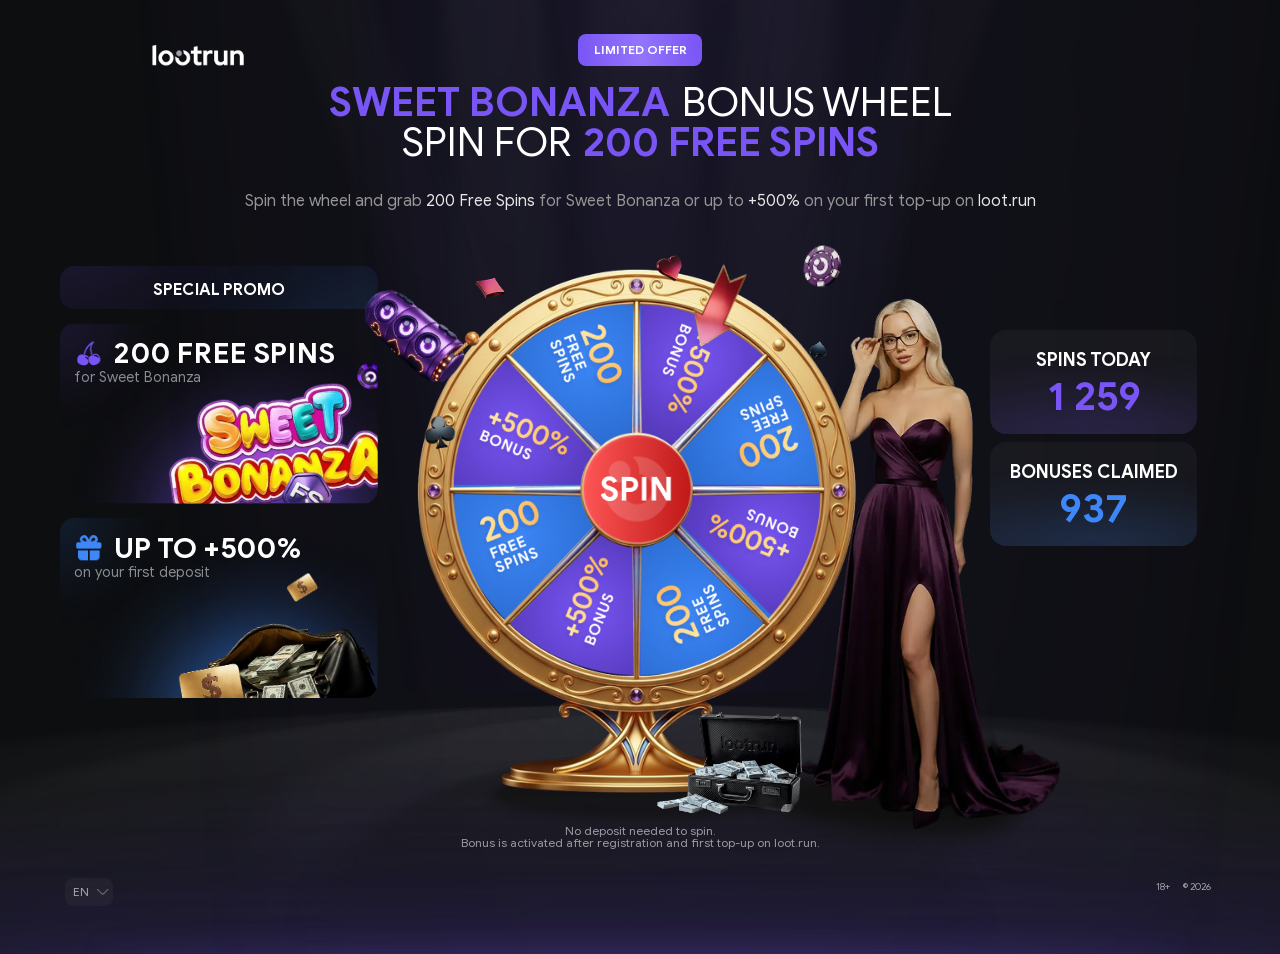
==== commit 9cf05e9b: "some bag fix 7" ====
--- a/index.html
+++ b/index.html
@@ -6,6 +6,7 @@
     <meta name="viewport" content="width=device-width, initial-scale=1.0" />
     <title>Bonus Wheel</title>
     <link rel="stylesheet" href="styles.css" />
+    <link rel="preload" as="image" href="picture/Rectangle32.png" fetchpriority="high" />
 </head>
 
 <body>
@@ -16,7 +17,7 @@
 
         <div class="page-bg-layer" aria-hidden="true">
             <!-- Добавляй сюда фоновые картинки. Они не участвуют в потоке и не двигают верстку. -->
-            <img src="picture/Rectangle32.png" alt="" class="page-bg-image " style="top: 0; left: 0; width: 1440px; height: auto;" />
+            <img src="picture/Rectangle32.png" alt="" class="page-bg-image " fetchpriority="high" loading="eager" style="top: 0; left: 0; width: 1440px; height: auto;" />
             <img src="picture/header.png" alt="" class="page-bg-image page-bg-image-desktop-rect" style="top: 0; left: 0; width: 393px; height: auto;" />
             <img src="picture/Ellipse24-center.png" alt="" class="page-bg-image center-image-desktop" style="top: 70px; left: 0; width: 393px; height: auto;" />
             <img src="picture/lights.png" alt="" class="page-bg-image light-image-desktop" style="top: 580px; left: 0; width: 393px; height: auto;" />
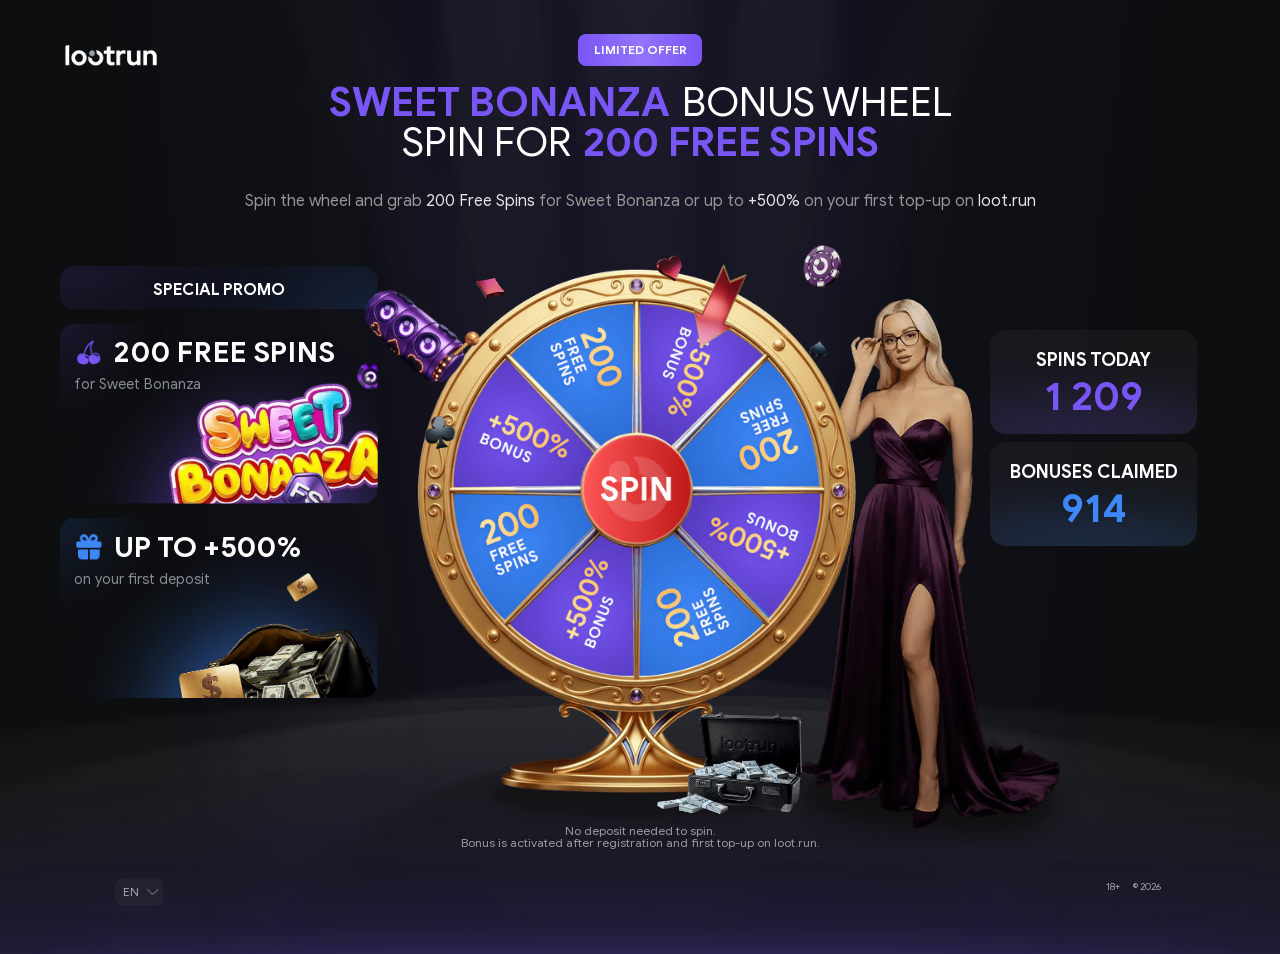
==== commit 225bd961: "some edits 8" ====
--- a/index.html
+++ b/index.html
@@ -31,7 +31,7 @@
             <img src="picture/shadow/Ellipse12.png" alt="" class="page-bg-image shadow-desktop shadow-6" />
             <img src="picture/shadow/Ellipse11.png" alt="" class="page-bg-image shadow-desktop shadow-7" />
             <img src="picture/shadow/Ellipse10.png" alt="" class="page-bg-image shadow-desktop shadow-8" />
-            <img src="picture\shadow\shadow-girl.png" alt="" class="page-bg-image shadow-desktop shadow-9" />
+            <img src="picture/shadow/shadow-girl.png" alt="" class="page-bg-image shadow-desktop shadow-9" />
             <img src="picture/rectangle/Rectangle32.png" alt="" class="page-bg-image rect-desktop rect-1" />
             <img src="picture/rectangle/Rectangle33.png" alt="" class="page-bg-image rect-desktop rect-2" />
             <img src="picture/rectangle/Rectangle34.png" alt="" class="page-bg-image rect-desktop rect-3" />
--- a/styles.css
+++ b/styles.css
@@ -232,7 +232,8 @@
 /* левая панель */
 .banners {
   width: 353px;
-  height: 480px;
+  min-height: 480px;
+  height: auto;
   transform: rotate(0deg);
   opacity: 1;
   top: 1006px;
@@ -315,7 +316,8 @@
 
 .frame-31-fs-fd {
   width: 321px;
-  height: 168px;
+  min-height: 168px;
+  height: auto;
   border-radius: 16px;
   gap: 10px;
   transform: rotate(0deg);
@@ -328,28 +330,38 @@
 }
 
 .frame-32 {
-  width: 286px;
-  height: 62px;
+  width: 335px;
+  min-height: 62px;
+  height: auto;
   gap: 8px;
   transform: rotate(0deg);
   opacity: 1;
   position: relative;
   z-index: 2;
+  display: flex;
+  flex-direction: column;
+  align-items: flex-start;
 }
 
 .frame-34 {
-  width: 326px;
-  height: 34px;
+  width: 100%;
+  max-width: 100%;
+  min-height: 34px;
+  height: auto;
   gap: 12px;
   transform: rotate(0deg);
   opacity: 1;
   display: flex;
-  align-items: center;
+  align-items: flex-start;
+  box-sizing: border-box;
 }
 
 .frame-34-text {
-  width: 282px;
-  height: 34px;
+  flex: 0 1 auto;
+  min-width: 0;
+  width: auto;
+  height: auto;
+  min-height: 34px;
   transform: rotate(0deg);
   opacity: 1;
   font-family: "Google Sans", sans-serif;
@@ -357,15 +369,18 @@
   font-style: Bold;
   font-size: 32px;
   leading-trim: NONE;
-  line-height: 34px;
+  line-height: 1.06;
   letter-spacing: 0%;
   text-transform: uppercase;
   color: #FFFFFF;
+  overflow-wrap: anywhere;
 }
 
 .frame-34-text-value {
-  width: 286px;
-  height: 20px;
+  width: 100%;
+  max-width: 100%;
+  min-height: 20px;
+  height: auto;
   transform: rotate(0deg);
   opacity: 1;
   font-family: "Google Sans", sans-serif;
@@ -376,11 +391,13 @@
   line-height: 20px;
   letter-spacing: 1%;
   color: #888D93;
+  flex-shrink: 0;
+  box-sizing: border-box;
 }
 
 /* Promo images: путь — --promo-x-to / --promo-y-to; масштаб — --promo-scale-to / --promo-scale-from;
-   вращение вокруг центра — --promo-rotate-to / --promo-rotate-from (например 0deg … 12deg или 0deg … 360deg).
-   Длительность/повтор: --promo-dur, --promo-iter, --promo-dir.
+  вращение вокруг центра — --promo-rotate-to / --promo-rotate-from (например 0deg … 12deg или 0deg … 360deg).
+  Длительность/повтор: --promo-dur, --promo-iter, --promo-dir.
    Пример: style="--promo-y-to: 60px; --promo-scale-to: 1.12; --promo-rotate-to: 15deg;" */
 
 .trick {
@@ -1141,7 +1158,7 @@
   transform: translateX(-50%);
   transform-origin: top center;
   z-index: 5;
-  --wheel-spin-duration: 3.8s;
+  --wheel-spin-duration: 7.6s;
   --wheel-spin-delay: 0s;
   --wheel-spin-easing: cubic-bezier(0.22, 0.78, 0.22, 1);
 
@@ -1217,7 +1234,7 @@
   position: absolute;
   inset: 0;
   pointer-events: none;
-  z-index: 3;
+  z-index: -10;
   overflow: visible;
 
   --wheel-firework-size1: 180px;
@@ -1378,7 +1395,7 @@
   width: 699px;
   height: 699px;
   position: absolute;
-  top: -50px;
+  top: -51px;
   left: 12px;
   z-index: 3;
   transform: scale(0.52);
@@ -1391,10 +1408,10 @@
       #6C48E8 45deg 90deg);
   */
   --sectors-bg-x: 59px;
-  --sectors-bg-y: 59px;
+  --sectors-bg-y: 58px;
   --sectors-bg-width: 585px;
   --sectors-bg-height: 585px;
-  --sectors-spin-end: calc(var(--wheel-start-rotation) + 360deg);
+  --sectors-spin-end: calc(var(--wheel-start-rotation) + 720deg);
   isolation: isolate;
 }
 
@@ -1835,7 +1852,7 @@
 }
 
 .wheel-result-popup__box-content-text-one {
-  width: 79px;
+  width: 180px;
   height: 31px;
   transform: rotate(0deg);
   opacity: 1;
@@ -2008,7 +2025,7 @@
 
 .wheel-result-popup__box-button-message-text {
   box-sizing: border-box;
-  width: 70%;
+  width: 80%;
   /* max-width: 211px; */
   align-self: center;
   text-align: center;
@@ -2219,7 +2236,7 @@
 
 .wheel-result-popup__box-steps-three-steps-item-text-text {
   margin-bottom: 5px;
-  width: 280px;
+  width: 290px;
   height: 39px;
   transform: rotate(0deg);
   opacity: 1;
@@ -2250,7 +2267,7 @@
    ============================================================================= */
 
 /* Общее для обоих десктопов */
-/* @media screen and (min-width: 1080px) {
+/* @media screen and (min-width: 1080px) and (max-width: 1919px) {
   body {
     align-items: center;
     justify-content: center;
@@ -2293,8 +2310,8 @@
   }
 
   .page {
-    width: min(100vw, 2440px);
-    max-width: 2440px;
+    width: min(100vw, 3440px);
+    max-width: 3440px;
     margin-inline: auto;
     margin-top: -70px;
     min-height: 1024px;
@@ -2321,11 +2338,13 @@
   }
 
   .brand {
-    transform: translateY(75px);
+    left: calc(50% - 530px);
+    top: 115px;
+    transform: translateX(-50%);
   }
 
   .footer {
-    width: 1150px;
+    width: 1050px;
     height: 28px;
     justify-content: space-between;
     top: auto;
@@ -2404,12 +2423,12 @@
     line-height: 1.15;
   }
 
-  .hero-header-description-fine-spinning > span {
+  .hero-header-description-fine-spinning>span {
     display: inline;
   }
 
   /* Desktop: line 1 => spans 1-2, line 2 => spans 3-4 */
-  .hero-header-description-fine-spinning > span:nth-child(2)::after {
+  .hero-header-description-fine-spinning>span:nth-child(2)::after {
     content: "\A";
     white-space: pre;
     display: block;
@@ -2644,7 +2663,7 @@
     --desktop-sectors-width: 700px;
     --desktop-sectors-height: 700px;
     --desktop-sectors-scale: 0.62;
-    --desktop-sectors-top: -50px;
+    --desktop-sectors-top: -47px;
     --desktop-sectors-left: -20px;
     --desktop-sectors-bg-width: 620px;
     --desktop-sectors-bg-height: 620px;
@@ -3027,7 +3046,7 @@
 
   /* Shadow #5: Ellipse15.png */
   .shadow-5 {
-    --shadow-top: 650px;
+    --shadow-top: 640px;
     --shadow-left: 50%;
     --shadow-width: 1800px;
     --shadow-translate-x: -50%;
@@ -3054,7 +3073,7 @@
 
   /* Shadow #8: Ellipse10.png */
   .shadow-8 {
-    --shadow-top: 700px;
+    --shadow-top: 640px;
     --shadow-left: 50%;
     --shadow-width: 1034px;
     --shadow-translate-x: -50%;
@@ -3063,10 +3082,42 @@
 
   .shadow-9 {
     --shadow-top: 820px;
-    --shadow-left: 70%;
+    --shadow-left: calc(50% + 290px);
     --shadow-width: 300px;
     --shadow-translate-x: -50%;
     --shadow-translate-y: 0;
+  }
+
+  /*
+   * Растягиваем тени на всю ширину слоя.
+   * Локальные тени у колеса (1–2) и у фигуры (9) не трогаем.
+   */
+  .shadow-3,
+  .shadow-4,
+  .shadow-5,
+  .shadow-6,
+  .shadow-7,
+  .shadow-8 {
+    width: max(100%, var(--shadow-width));
+  }
+
+  /* Верхний фон макета: был 1440px — на широкой .page оставались чёрные столбы */
+  .page-bg-layer>img.page-bg-image:first-of-type {
+    width: 100% !important;
+    max-width: none;
+    left: 50% !important;
+    transform: translateX(-50%);
+    height: auto;
+  }
+}
+
+@media screen and (min-width: 1080px) and (max-width: 1480px) {
+  .wheel-result-popup__box-bonus {
+    margin-top: 40px;
+  }
+
+  .wheel-result-popup__box-steps {
+    margin-top: 40px;
   }
 }
 
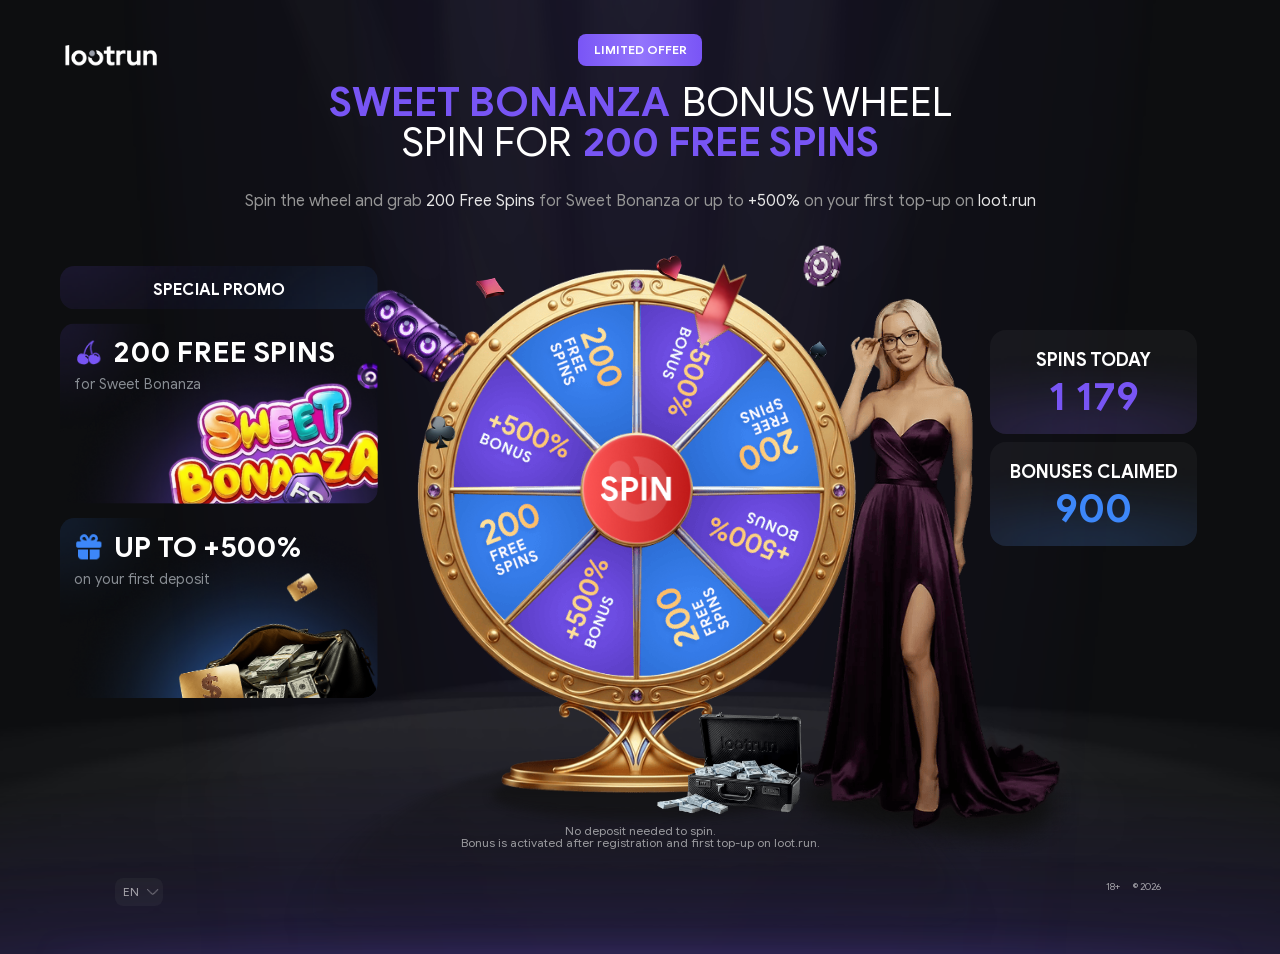
==== commit 38005c1a: "add animation girl" ====
--- a/index.html
+++ b/index.html
@@ -189,7 +189,8 @@
             </section>
 
             <section class="girl">
-                <img src="picture\girl.png" alt="girl" class="girl-desktop" />
+                <img src="picture/girl.png" alt="" class="girl-desktop girl-desktop--static" />
+                <img src="picture/girl8.gif" alt="" class="girl-desktop girl-desktop--gif" aria-hidden="true" />
             </section>
 
         </main>
--- a/styles.css
+++ b/styles.css
@@ -1237,15 +1237,15 @@
   z-index: -10;
   overflow: visible;
 
-  --wheel-firework-size1: 180px;
-  --wheel-firework-size2: 80px;
-  --wheel-firework-size3: 130px;
+  --wheel-firework-size1: 280px;
+  --wheel-firework-size2: 130px;
+  --wheel-firework-size3: 210px;
   --wheel-firework-1-top: 320px;
-  --wheel-firework-1-left: 10px;
+  --wheel-firework-1-left: -50px;
   --wheel-firework-2-top: 310px;
-  --wheel-firework-2-left: 175px;
+  --wheel-firework-2-left: 150px;
   --wheel-firework-3-top: 330px;
-  --wheel-firework-3-left: 230px;
+  --wheel-firework-3-left: 200px;
 }
 
 .wheel-fireworks[hidden] {
@@ -1938,7 +1938,8 @@
   flex-direction: column;
   align-items: stretch;
   box-sizing: border-box;
-  width: 100%;
+  width: 90%;
+  align-self: center;
   max-width: 321px;
   min-height: 120px;
   height: auto;
@@ -2642,6 +2643,34 @@
     height: auto;
   }
 
+  .girl-desktop--static {
+    z-index: 1;
+    opacity: 1;
+    transition: opacity 0.01s ease;
+  }
+
+  .girl-desktop--gif {
+    z-index: 2;
+    opacity: 0;
+    transition: opacity 0.01s ease;
+  }
+
+  .girl--gif-active .girl-desktop--static {
+    opacity: 0;
+  }
+
+  .girl--gif-active .girl-desktop--gif {
+    opacity: 1;
+  }
+
+  @media (prefers-reduced-motion: reduce) {
+
+    .girl-desktop--static,
+    .girl-desktop--gif {
+      transition: none;
+    }
+  }
+
   /* Main wheel wrapper (section.wheel > div.wheel-case) */
   section.wheel>div.wheel-case {
     top: calc(var(--wheel-anchor-y) + var(--wheel-shift-y));
@@ -2701,22 +2730,17 @@
     transform: scale(var(--desktop-border-scale));
   }
 
-  /* Desktop offset for wheel fireworks (keeps mobile positions unchanged) */
-  .wheel-fireworks {
-    position: absolute;
-    inset: 0;
-    --desktop-fireworks-anchor-x: 52%;
-    --desktop-fireworks-anchor-y: 300px;
-    --wheel-firework-1-width: 220px;
-    --wheel-firework-2-width: 100px;
-    --wheel-firework-3-width: 150px;
-    --wheel-firework-1-left: calc(var(--desktop-fireworks-anchor-x) - 300px);
-    --wheel-firework-1-top: calc(var(--desktop-fireworks-anchor-y) + 0px);
-    --wheel-firework-2-left: calc(var(--desktop-fireworks-anchor-x) - 55px);
-    --wheel-firework-2-top: calc(var(--desktop-fireworks-anchor-y) - 10px);
-    --wheel-firework-3-left: calc(var(--desktop-fireworks-anchor-x) + 70px);
-    --wheel-firework-3-top: calc(var(--desktop-fireworks-anchor-y) + 20px);
-    z-index: -10;
+  /* Desktop: left от центра .wheel — calc(50% ± …), вертикаль в px */
+  section.wheel .wheel-fireworks {
+    --wheel-firework-1-width: 380px;
+    --wheel-firework-2-width: 150px;
+    --wheel-firework-3-width: 330px;
+    --wheel-firework-1-left: calc(50% - 340px);
+    --wheel-firework-1-top: 290px;
+    --wheel-firework-2-left: calc(50% - 50px);
+    --wheel-firework-2-top: 300px;
+    --wheel-firework-3-left: calc(50% - 20px);
+    --wheel-firework-3-top: 260px;
   }
 
   /* Desktop positions for floating wheel decor (animation behavior unchanged) */
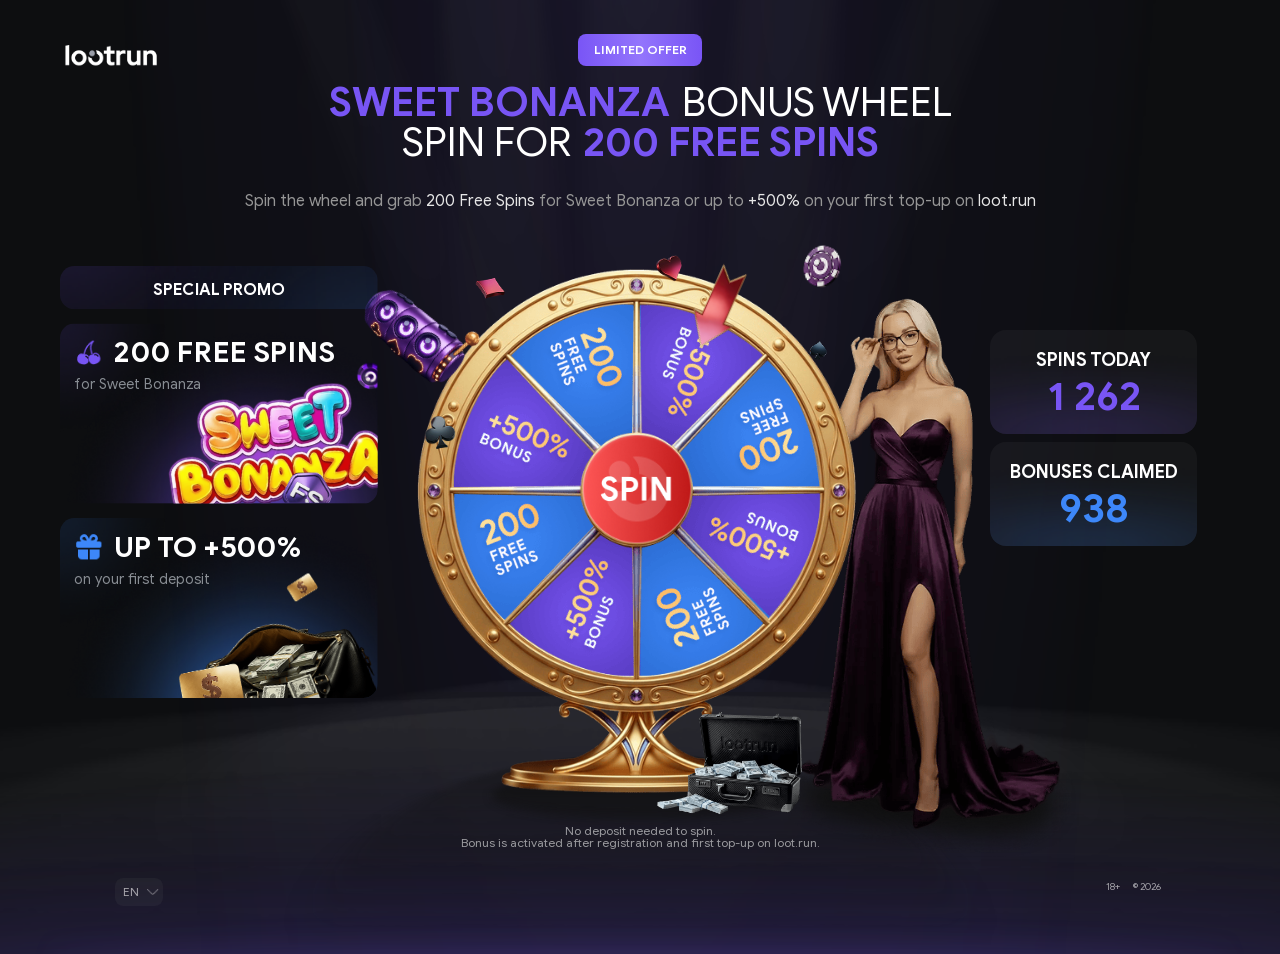
==== commit 9c2eab41: "add favicon" ====
--- a/index.html
+++ b/index.html
@@ -4,9 +4,10 @@
 <head>
     <meta charset="UTF-8" />
     <meta name="viewport" content="width=device-width, initial-scale=1.0" />
-    <title>Bonus Wheel</title>
+    <title>loot.run</title>
     <link rel="stylesheet" href="styles.css" />
     <link rel="preload" as="image" href="picture/Rectangle32.png" fetchpriority="high" />
+    <link rel="icon" type="image/png" href="picture/favicon.png" />
 </head>
 
 <body>
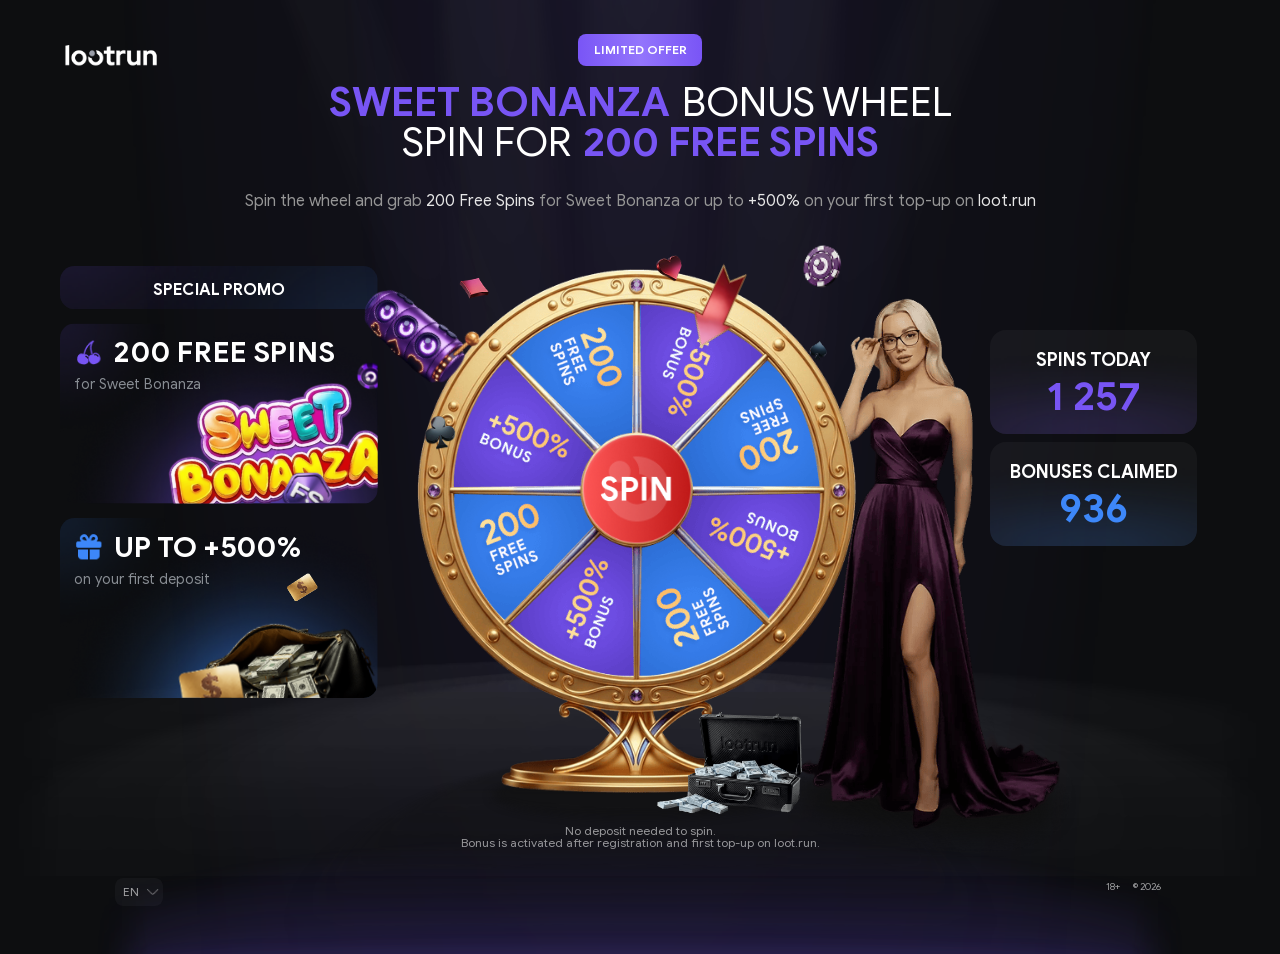
==== commit 61d9e283: "some fix shadows" ====
--- a/index.html
+++ b/index.html
@@ -26,11 +26,8 @@
             <img src="picture/footer-light1.png" alt="" class="page-bg-image footer-light-image-desktop" style="top: 1410px; left: 0; width: 393px; height: auto;" />
             <img src="picture/shadow/wheelshadow.png" alt="" class="page-bg-image shadow-desktop shadow-1" />
             <img src="picture/shadow/wheel_shadow-1.png" alt="" class="page-bg-image shadow-desktop shadow-2" />
-            <img src="picture/shadow/Ellipse23.png" alt="" class="page-bg-image shadow-desktop shadow-3" />
-            <img src="picture/shadow/Ellipse16.png" alt="" class="page-bg-image shadow-desktop shadow-4" />
-            <img src="picture/shadow/Ellipse15.png" alt="" class="page-bg-image shadow-desktop shadow-5" />
-            <img src="picture/shadow/Ellipse12.png" alt="" class="page-bg-image shadow-desktop shadow-6" />
-            <img src="picture/shadow/Ellipse11.png" alt="" class="page-bg-image shadow-desktop shadow-7" />
+            <img src="picture/shadow/Ellipse16.png" alt="" class="page-bg-image shadow-desktop shadow-4" width="1440" />
+            <img src="picture/shadow/Ellipse15.png" alt="" class="page-bg-image shadow-desktop shadow-5" width="1440" />
             <img src="picture/shadow/Ellipse10.png" alt="" class="page-bg-image shadow-desktop shadow-8" />
             <img src="picture/shadow/shadow-girl.png" alt="" class="page-bg-image shadow-desktop shadow-9" />
             <img src="picture/rectangle/Rectangle32.png" alt="" class="page-bg-image rect-desktop rect-1" />
@@ -197,6 +194,11 @@
         </main>
 
         <footer class="footer">
+            <div class="footer-shadows" aria-hidden="true">
+                <img src="picture/shadow/Ellipse23.png" alt="" class="page-bg-image footer-shadow footer-shadow--ellipse23" width="1440" />
+                <img src="picture/shadow/Ellipse11.png" alt="" class="page-bg-image footer-shadow footer-shadow--ellipse11" width="1440" />
+                <img src="picture/shadow/Ellipse12.png" alt="" class="page-bg-image footer-shadow footer-shadow--ellipse12" />
+            </div>
             <div class="images-footer">
                 <div class="lang">
                     <button id="langToggle" class="langToggle" type="button" aria-label="Language"
--- a/styles.css
+++ b/styles.css
@@ -73,7 +73,7 @@
   position: relative;
   width: 393px;
   min-height: 1600px;
-  overflow: visible;
+  overflow-x: hidden;
   /* background:
     radial-gradient(60% 24% at 50% 9%, rgba(122, 86, 246, 0.18) 0%, rgba(122, 86, 246, 0) 100%),
     linear-gradient(180deg, #15161B 0%, #0D0E10 28%, #0D0E10 100%); */
@@ -103,6 +103,12 @@
 }
 
 .shadow-desktop {
+  display: none;
+}
+
+/* Тени у футера (Ellipse23 / Ellipse11) — только десктоп, см. блок ≥1080px */
+.footer-shadow,
+.footer-shadows {
   display: none;
 }
 
@@ -417,27 +423,23 @@
   --promo-rotate-from: 0deg;
   --promo-rotate-to: 40deg;
   --promo-dur: 1.2s;
-  --promo-ease: ease-in-out;
+  --promo-ease: cubic-bezier(0.45, 0.05, 0.55, 0.95);
   --promo-iter: infinite;
   --promo-dir: alternate;
 
   top: var(--promo-y-from);
   left: var(--promo-x-from);
-  transform: rotate(-90deg) rotate(var(--promo-rotate-from)) scale(var(--promo-scale-from));
+  transform: translate3d(0, 0, 0) rotate(-90deg) rotate(var(--promo-rotate-from)) scale(var(--promo-scale-from));
   animation: promo-move-trick var(--promo-dur) var(--promo-ease) var(--promo-iter) var(--promo-dir);
 }
 
 @keyframes promo-move-trick {
   from {
-    top: var(--promo-y-from);
-    left: var(--promo-x-from);
-    transform: rotate(-90deg) rotate(var(--promo-rotate-from)) scale(var(--promo-scale-from));
+    transform: translate3d(0, 0, 0) rotate(-90deg) rotate(var(--promo-rotate-from)) scale(var(--promo-scale-from));
   }
 
   to {
-    top: var(--promo-y-to);
-    left: var(--promo-x-to);
-    transform: rotate(-90deg) rotate(var(--promo-rotate-to)) scale(var(--promo-scale-to));
+    transform: translate3d(calc(var(--promo-x-to) - var(--promo-x-from)), calc(var(--promo-y-to) - var(--promo-y-from)), 0) rotate(-90deg) rotate(var(--promo-rotate-to)) scale(var(--promo-scale-to));
   }
 }
 
@@ -458,27 +460,23 @@
   --promo-rotate-from: 0deg;
   --promo-rotate-to: -7deg;
   --promo-dur: 1.2s;
-  --promo-ease: ease-in-out;
+  --promo-ease: cubic-bezier(0.45, 0.05, 0.55, 0.95);
   --promo-iter: infinite;
   --promo-dir: alternate;
 
   top: var(--promo-y-from);
   left: var(--promo-x-from);
-  transform: rotate(-8.62deg) rotate(var(--promo-rotate-from)) scale(var(--promo-scale-from));
+  transform: translate3d(0, 0, 0) rotate(-8.62deg) rotate(var(--promo-rotate-from)) scale(var(--promo-scale-from));
   animation: promo-move-sweet-bananza var(--promo-dur) var(--promo-ease) var(--promo-iter) var(--promo-dir);
 }
 
 @keyframes promo-move-sweet-bananza {
   from {
-    top: var(--promo-y-from);
-    left: var(--promo-x-from);
-    transform: rotate(-8.62deg) rotate(var(--promo-rotate-from)) scale(var(--promo-scale-from));
+    transform: translate3d(0, 0, 0) rotate(-8.62deg) rotate(var(--promo-rotate-from)) scale(var(--promo-scale-from));
   }
 
   to {
-    top: var(--promo-y-to);
-    left: var(--promo-x-to);
-    transform: rotate(-8.62deg) rotate(var(--promo-rotate-to)) scale(var(--promo-scale-to));
+    transform: translate3d(calc(var(--promo-x-to) - var(--promo-x-from)), calc(var(--promo-y-to) - var(--promo-y-from)), 0) rotate(-8.62deg) rotate(var(--promo-rotate-to)) scale(var(--promo-scale-to));
   }
 }
 
@@ -499,13 +497,13 @@
   --promo-rotate-from: 0deg;
   --promo-rotate-to: 0deg;
   --promo-dur: 1.2s;
-  --promo-ease: ease-in-out;
+  --promo-ease: cubic-bezier(0.45, 0.05, 0.55, 0.95);
   --promo-iter: infinite;
   --promo-dir: alternate;
 
   top: var(--promo-y-from);
   left: var(--promo-x-from);
-  transform: rotate(0deg) rotate(var(--promo-rotate-from)) scale(var(--promo-scale-from));
+  transform: translate3d(0, 0, 0) rotate(0deg) rotate(var(--promo-rotate-from)) scale(var(--promo-scale-from));
   animation: promo-move-fs var(--promo-dur) var(--promo-ease) var(--promo-iter) var(--promo-dir);
 }
 
@@ -549,15 +547,11 @@
 
 @keyframes promo-move-fs {
   from {
-    top: var(--promo-y-from);
-    left: var(--promo-x-from);
-    transform: rotate(0deg) rotate(var(--promo-rotate-from)) scale(var(--promo-scale-from));
+    transform: translate3d(0, 0, 0) rotate(0deg) rotate(var(--promo-rotate-from)) scale(var(--promo-scale-from));
   }
 
   to {
-    top: var(--promo-y-to);
-    left: var(--promo-x-to);
-    transform: rotate(0deg) rotate(var(--promo-rotate-to)) scale(var(--promo-scale-to));
+    transform: translate3d(calc(var(--promo-x-to) - var(--promo-x-from)), calc(var(--promo-y-to) - var(--promo-y-from)), 0) rotate(0deg) rotate(var(--promo-rotate-to)) scale(var(--promo-scale-to));
   }
 }
 
@@ -581,27 +575,23 @@
   --promo-rotate-from: 0deg;
   --promo-rotate-to: 30deg;
   --promo-dur: 1.2s;
-  --promo-ease: ease-in-out;
+  --promo-ease: cubic-bezier(0.45, 0.05, 0.55, 0.95);
   --promo-iter: infinite;
   --promo-dir: alternate;
 
   top: var(--promo-y-from);
   left: var(--promo-x-from);
-  transform: rotate(0deg) rotate(var(--promo-rotate-from)) scale(var(--promo-scale-from));
+  transform: translate3d(0, 0, 0) rotate(0deg) rotate(var(--promo-rotate-from)) scale(var(--promo-scale-from));
   animation: promo-move-dollar-top var(--promo-dur) var(--promo-ease) var(--promo-iter) var(--promo-dir);
 }
 
 @keyframes promo-move-dollar-top {
   from {
-    top: var(--promo-y-from);
-    left: var(--promo-x-from);
-    transform: rotate(0deg) rotate(var(--promo-rotate-from)) scale(var(--promo-scale-from));
+    transform: translate3d(0, 0, 0) rotate(0deg) rotate(var(--promo-rotate-from)) scale(var(--promo-scale-from));
   }
 
   to {
-    top: var(--promo-y-to);
-    left: var(--promo-x-to);
-    transform: rotate(0deg) rotate(var(--promo-rotate-to)) scale(var(--promo-scale-to));
+    transform: translate3d(calc(var(--promo-x-to) - var(--promo-x-from)), calc(var(--promo-y-to) - var(--promo-y-from)), 0) rotate(0deg) rotate(var(--promo-rotate-to)) scale(var(--promo-scale-to));
   }
 }
 
@@ -622,27 +612,23 @@
   --promo-rotate-from: 0deg;
   --promo-rotate-to: -20deg;
   --promo-dur: 1.2s;
-  --promo-ease: ease-in-out;
+  --promo-ease: cubic-bezier(0.45, 0.05, 0.55, 0.95);
   --promo-iter: infinite;
   --promo-dir: alternate;
 
   top: var(--promo-y-from);
   left: var(--promo-x-from);
-  transform: rotate(0deg) rotate(var(--promo-rotate-from)) scale(var(--promo-scale-from));
+  transform: translate3d(0, 0, 0) rotate(0deg) rotate(var(--promo-rotate-from)) scale(var(--promo-scale-from));
   animation: promo-move-dollar-bottom var(--promo-dur) var(--promo-ease) var(--promo-iter) var(--promo-dir);
 }
 
 @keyframes promo-move-dollar-bottom {
   from {
-    top: var(--promo-y-from);
-    left: var(--promo-x-from);
-    transform: rotate(0deg) rotate(var(--promo-rotate-from)) scale(var(--promo-scale-from));
+    transform: translate3d(0, 0, 0) rotate(0deg) rotate(var(--promo-rotate-from)) scale(var(--promo-scale-from));
   }
 
   to {
-    top: var(--promo-y-to);
-    left: var(--promo-x-to);
-    transform: rotate(0deg) rotate(var(--promo-rotate-to)) scale(var(--promo-scale-to));
+    transform: translate3d(calc(var(--promo-x-to) - var(--promo-x-from)), calc(var(--promo-y-to) - var(--promo-y-from)), 0) rotate(0deg) rotate(var(--promo-rotate-to)) scale(var(--promo-scale-to));
   }
 }
 
@@ -663,27 +649,23 @@
   --promo-rotate-from: 0deg;
   --promo-rotate-to: 0deg;
   --promo-dur: 1.2s;
-  --promo-ease: ease-in-out;
+  --promo-ease: cubic-bezier(0.45, 0.05, 0.55, 0.95);
   --promo-iter: infinite;
   --promo-dir: alternate;
 
   top: var(--promo-y-from);
   left: var(--promo-x-from);
-  transform: rotate(-13.28deg) rotate(var(--promo-rotate-from)) scale(var(--promo-scale-from));
+  transform: translate3d(0, 0, 0) rotate(-13.28deg) rotate(var(--promo-rotate-from)) scale(var(--promo-scale-from));
   animation: promo-move-bag var(--promo-dur) var(--promo-ease) var(--promo-iter) var(--promo-dir);
 }
 
 @keyframes promo-move-bag {
   from {
-    top: var(--promo-y-from);
-    left: var(--promo-x-from);
-    transform: rotate(-13.28deg) rotate(var(--promo-rotate-from)) scale(var(--promo-scale-from));
+    transform: translate3d(0, 0, 0) rotate(-13.28deg) rotate(var(--promo-rotate-from)) scale(var(--promo-scale-from));
   }
 
   to {
-    top: var(--promo-y-to);
-    left: var(--promo-x-to);
-    transform: rotate(-13.28deg) rotate(var(--promo-rotate-to)) scale(var(--promo-scale-to));
+    transform: translate3d(calc(var(--promo-x-to) - var(--promo-x-from)), calc(var(--promo-y-to) - var(--promo-y-from)), 0) rotate(-13.28deg) rotate(var(--promo-rotate-to)) scale(var(--promo-scale-to));
   }
 }
 
@@ -858,21 +840,17 @@
   transform-origin: center center;
   top: var(--promo-y-from);
   left: var(--promo-x-from);
-  transform: rotate(var(--decor-tilt)) rotate(var(--promo-rotate-from)) scale(var(--promo-scale-from));
+  transform: translate3d(0, 0, 0) rotate(var(--decor-tilt)) rotate(var(--promo-rotate-from)) scale(var(--promo-scale-from));
   animation: wheel-decor-float var(--promo-dur) var(--promo-ease) var(--promo-iter) var(--promo-dir);
 }
 
 @keyframes wheel-decor-float {
   from {
-    top: var(--promo-y-from);
-    left: var(--promo-x-from);
-    transform: rotate(var(--decor-tilt)) rotate(var(--promo-rotate-from)) scale(var(--promo-scale-from));
+    transform: translate3d(0, 0, 0) rotate(var(--decor-tilt)) rotate(var(--promo-rotate-from)) scale(var(--promo-scale-from));
   }
 
   to {
-    top: var(--promo-y-to);
-    left: var(--promo-x-to);
-    transform: rotate(var(--decor-tilt)) rotate(var(--promo-rotate-to)) scale(var(--promo-scale-to));
+    transform: translate3d(calc(var(--promo-x-to) - var(--promo-x-from)), calc(var(--promo-y-to) - var(--promo-y-from)), 0) rotate(var(--decor-tilt)) rotate(var(--promo-rotate-to)) scale(var(--promo-scale-to));
   }
 }
 
@@ -888,7 +866,7 @@
   --promo-rotate-from: 0deg;
   --promo-rotate-to: 80deg;
   --promo-dur: 3s;
-  --promo-ease: ease-in-out;
+  --promo-ease: cubic-bezier(0.45, 0.05, 0.55, 0.95);
   --promo-iter: infinite;
   --promo-dir: alternate;
 }
@@ -905,7 +883,7 @@
   --promo-rotate-from: 0deg;
   --promo-rotate-to: -90deg;
   --promo-dur: 3s;
-  --promo-ease: ease-in-out;
+  --promo-ease: cubic-bezier(0.45, 0.05, 0.55, 0.95);
   --promo-iter: infinite;
   --promo-dir: alternate;
 }
@@ -922,7 +900,7 @@
   --promo-rotate-from: -35deg;
   --promo-rotate-to: 0deg;
   --promo-dur: 3s;
-  --promo-ease: ease-in-out;
+  --promo-ease: cubic-bezier(0.45, 0.05, 0.55, 0.95);
   --promo-iter: infinite;
   --promo-dir: alternate;
 }
@@ -939,7 +917,7 @@
   --promo-rotate-from: 0deg;
   --promo-rotate-to: 40deg;
   --promo-dur: 3s;
-  --promo-ease: ease-in-out;
+  --promo-ease: cubic-bezier(0.45, 0.05, 0.55, 0.95);
   --promo-iter: infinite;
   --promo-dir: alternate;
 }
@@ -956,7 +934,7 @@
   --promo-rotate-from: 0deg;
   --promo-rotate-to: 45deg;
   --promo-dur: 3s;
-  --promo-ease: ease-in-out;
+  --promo-ease: cubic-bezier(0.45, 0.05, 0.55, 0.95);
   --promo-iter: infinite;
   --promo-dir: alternate;
 }
@@ -973,7 +951,7 @@
   --promo-rotate-from: 29deg;
   --promo-rotate-to: 45deg;
   --promo-dur: 3s;
-  --promo-ease: ease-in-out;
+  --promo-ease: cubic-bezier(0.45, 0.05, 0.55, 0.95);
   --promo-iter: infinite;
   --promo-dir: alternate;
 }
@@ -2260,11 +2238,11 @@
 
 
 /* =============================================================================
-  Три полосы по ширине viewport (мобильная база выше без @media — до 1079px):
-  • 0–1079px     — только дефолтные стили (мобилка 393px)
-  • 1080–1919px  — первый десктоп
-  • 1920px+      — второй десктоп (упор Full HD по ширине)
-  Высота/портрет не делят полосы: 1080×1920 попадает в первый десктоп по ширине.
+  Полосы по ширине viewport (мобильная база выше без @media — до 1079px):
+  • 0–1079px   — мобилка 393px
+  • ≥1080px    — десктопная разметка (колесо по центру, баннеры, счётчики и т.д.)
+  • ≥1920px    — доп. «резина» и переменные на .page (блок «Десктоп 2»)
+  Высота/портрет не делят полосы: узкий экран с шириной ≥1080 всё равно десктоп.
    ============================================================================= */
 
 /* Общее для обоих десктопов */
@@ -2291,10 +2269,8 @@
   }
 } */
 
-/* Десктоп 1: 1080px ≤ width ≤ 1919px (макет дизайнера 1440×1024 — max ширина канвы) */
+/* Десктоп: от 1080px (макет 1440×1024). На ≥1920px дополнительно см. блок «Десктоп 2». */
 @media screen and (min-width: 1080px) {
-
-  /* @media screen and (min-width: 1080px) and (max-width: 1919px) { */
   html,
   body {
     overflow-x: hidden;
@@ -2312,7 +2288,7 @@
 
   .page {
     width: min(100vw, 3440px);
-    max-width: 3440px;
+    max-width: 1440px;
     margin-inline: auto;
     margin-top: -70px;
     min-height: 1024px;
@@ -2348,11 +2324,89 @@
     width: 1050px;
     height: 28px;
     justify-content: space-between;
+    position: fixed;
     top: auto;
     bottom: 24px;
     left: 50%;
     transform: translateX(-50%);
     opacity: 1;
+  }
+
+  /* Низкая высота окна: футер в потоке внизу .page — прокрутка, без наезда на колесо/карточки */
+  @media screen and (max-height: 955px) {
+    .footer {
+      position: absolute;
+    }
+  }
+
+  /* Тени Ellipse23, Ellipse11, Ellipse12: внутри футера — двигаются вместе с ним (fixed / absolute) */
+  .footer-shadows {
+    display: block;
+    position: absolute;
+    inset: 0;
+    pointer-events: none;
+    overflow: visible;
+    z-index: 0;
+  }
+
+  .footer-shadow {
+    display: block;
+    position: absolute;
+    pointer-events: none;
+    height: auto;
+    z-index: 0;
+  }
+
+  /* Как у Ellipse16/15: не шире слоя, без max(100%, 1440px) — иначе на узком вьюпорте вылезает за .page */
+  .footer-shadow--ellipse23,
+  .footer-shadow--ellipse11 {
+    left: 50%;
+    transform: translateX(-50%);
+    width: min(100%, 1440px);
+    max-width: 100%;
+    height: auto;
+    object-fit: contain;
+    object-position: center center;
+    -webkit-mask-image: linear-gradient(
+      to right,
+      transparent 0%,
+      #000 5%,
+      #000 95%,
+      transparent 100%
+    );
+    mask-image: linear-gradient(
+      to right,
+      transparent 0%,
+      #000 5%,
+      #000 95%,
+      transparent 100%
+    );
+    mask-size: 100% 100%;
+    -webkit-mask-size: 100% 100%;
+  }
+
+  .footer-shadow--ellipse23 {
+    top: -105px;
+  }
+
+  .footer-shadow--ellipse11 {
+    top: -13px;
+    z-index: 1;
+  }
+
+  /* Было --shadow-top: 975px от .page; смещение от верха футера ≈ 975 − (1024 − 24 − h_футера) */
+  .footer-shadow--ellipse12 {
+    left: 50%;
+    top: 62px;
+    width: min(100%, 1180px);
+    max-width: 100%;
+    transform: translateX(-50%);
+    z-index: 0;
+  }
+
+  .footer .images-footer {
+    position: relative;
+    z-index: 2;
   }
 
   .header {
@@ -2756,9 +2810,9 @@
   }
 
   .wheel-decor-diamonds {
-    --promo-x-from: calc(40% - 40px);
+    --promo-x-from: calc(50% - 184px);
     --promo-y-from: 340px;
-    --promo-x-to: calc(40% - 40px);
+    --promo-x-to: calc(50% - 184px);
     --promo-y-to: 340px;
     --promo-scale-from: 1.1;
     --promo-scale-to: 1.4;
@@ -2878,11 +2932,8 @@
     animation: none !important;
     top: var(--promo-y-from);
     left: var(--promo-x-from);
-    transform: rotate(var(--promo-base-tilt, 0deg)) rotate(var(--promo-rotate-from, 0deg)) scale(var(--promo-scale-from, 1));
-    transition:
-      top var(--promo-dur) var(--promo-ease),
-      left var(--promo-dur) var(--promo-ease),
-      transform var(--promo-dur) var(--promo-ease);
+    transform: translate3d(0, 0, 0) rotate(var(--promo-base-tilt, 0deg)) rotate(var(--promo-rotate-from, 0deg)) scale(var(--promo-scale-from, 1));
+    transition: transform var(--promo-dur) var(--promo-ease);
   }
 
   /* Keep desktop base pose same as mobile */
@@ -2916,9 +2967,7 @@
   .frame-31-fs-fd:hover .dollar-top,
   .frame-31-fs-fd:hover .dollar-bottom,
   .frame-31-fs-fd:hover .bag {
-    top: var(--promo-y-to);
-    left: var(--promo-x-to);
-    transform: rotate(var(--promo-base-tilt, 0deg)) rotate(var(--promo-rotate-to, 0deg)) scale(var(--promo-scale-to, 1));
+    transform: translate3d(calc(var(--promo-x-to) - var(--promo-x-from)), calc(var(--promo-y-to) - var(--promo-y-from)), 0) rotate(var(--promo-base-tilt, 0deg)) rotate(var(--promo-rotate-to, 0deg)) scale(var(--promo-scale-to, 1));
   }
 
   .spinning-bonus-container {
@@ -2953,6 +3002,36 @@
     width: var(--shadow-width, 300px);
     height: auto;
     transform: translate(var(--shadow-translate-x, 0), var(--shadow-translate-y, 0));
+  }
+
+  /*
+   * Ellipse16 / Ellipse15: не полагаться только на общий .shadow-desktop width —
+   * явная ширина + max-width + object-fit, чтобы не тянуть растр сильнее контейнера.
+   * Маска по краям смягчает «ножницы» у .page overflow-x, если в PNG резкий край канвы.
+   */
+  .page-bg-image.shadow-desktop.shadow-4,
+  .page-bg-image.shadow-desktop.shadow-5 {
+    width: var(--shadow-width);
+    max-width: 100%;
+    height: auto;
+    object-fit: contain;
+    object-position: center center;
+    -webkit-mask-image: linear-gradient(
+      to right,
+      transparent 0%,
+      #000 5%,
+      #000 95%,
+      transparent 100%
+    );
+    mask-image: linear-gradient(
+      to right,
+      transparent 0%,
+      #000 5%,
+      #000 95%,
+      transparent 100%
+    );
+    mask-size: 100% 100%;
+    -webkit-mask-size: 100% 100%;
   }
 
   .rect-desktop {
@@ -3050,20 +3129,11 @@
     z-index: 1;
   }
 
-  /* Shadow #3: Ellipse23.png */
-  .shadow-3 {
-    --shadow-top: 700px;
-    --shadow-left: 50%;
-    --shadow-width: 1840px;
-    --shadow-translate-x: -50%;
-    --shadow-translate-y: 0;
-  }
-
-  /* Shadow #4: Ellipse16.png */
+  /* Shadow #4: Ellipse16.png — ширина по макету 1440 (не шире слоя .page) */
   .shadow-4 {
     --shadow-top: 650px;
     --shadow-left: 50%;
-    --shadow-width: 1800px;
+    --shadow-width: 1440px;
     --shadow-translate-x: -50%;
     --shadow-translate-y: 0;
   }
@@ -3071,24 +3141,6 @@
   /* Shadow #5: Ellipse15.png */
   .shadow-5 {
     --shadow-top: 640px;
-    --shadow-left: 50%;
-    --shadow-width: 1800px;
-    --shadow-translate-x: -50%;
-    --shadow-translate-y: 0;
-  }
-
-  /* Shadow #6: Ellipse12.png */
-  .shadow-6 {
-    --shadow-top: 975px;
-    --shadow-left: 50%;
-    --shadow-width: 1180px;
-    --shadow-translate-x: -50%;
-    --shadow-translate-y: 0;
-  }
-
-  /* Shadow #7: Ellipse11.png */
-  .shadow-7 {
-    --shadow-top: 895px;
     --shadow-left: 50%;
     --shadow-width: 1440px;
     --shadow-translate-x: -50%;
@@ -3113,14 +3165,9 @@
   }
 
   /*
-   * Растягиваем тени на всю ширину слоя.
+   * Остальные тени: растягиваем на всю ширину слоя.
    * Локальные тени у колеса (1–2) и у фигуры (9) не трогаем.
    */
-  .shadow-3,
-  .shadow-4,
-  .shadow-5,
-  .shadow-6,
-  .shadow-7,
   .shadow-8 {
     width: max(100%, var(--shadow-width));
   }
@@ -3136,28 +3183,17 @@
 }
 
 @media screen and (min-width: 1080px) and (max-width: 1480px) {
-  .wheel-result-popup__box-bonus {
+  /* .wheel-result-popup__box-bonus {
     margin-top: 40px;
   }
 
   .wheel-result-popup__box-steps {
     margin-top: 40px;
-  }
-}
-
-/* Десктоп 2: width ≥ 1920px */
+  } */
+}
+
+/* Десктоп 2: ≥1920px — только переопределения поверх десктопа 1080px (резина, переменные).
+   Разметка как на десктопе наследуется из блока выше; здесь не дублируем весь layout. */
 /* @media screen and (min-width: 1920px) {
-  .page {
-    width: min(1920px, 100vw);
-    max-width: 1920px;
-    min-height: min(1080px, 100vh);
-    min-height: min(1080px, 100dvh);
-    поверх vh, если поддерживается
-    --layout-id: desktop-1920-up;
-    --design-w: 1920;
-    --design-h: 1080;
-    --layout-safe-inline: clamp(24px, 3vw, 64px);
-    --layout-safe-block: clamp(24px, 3vh, 48px);
-    --layout-scale: calc(min(1920, 100vw) / 393);
-  }
+
 } */
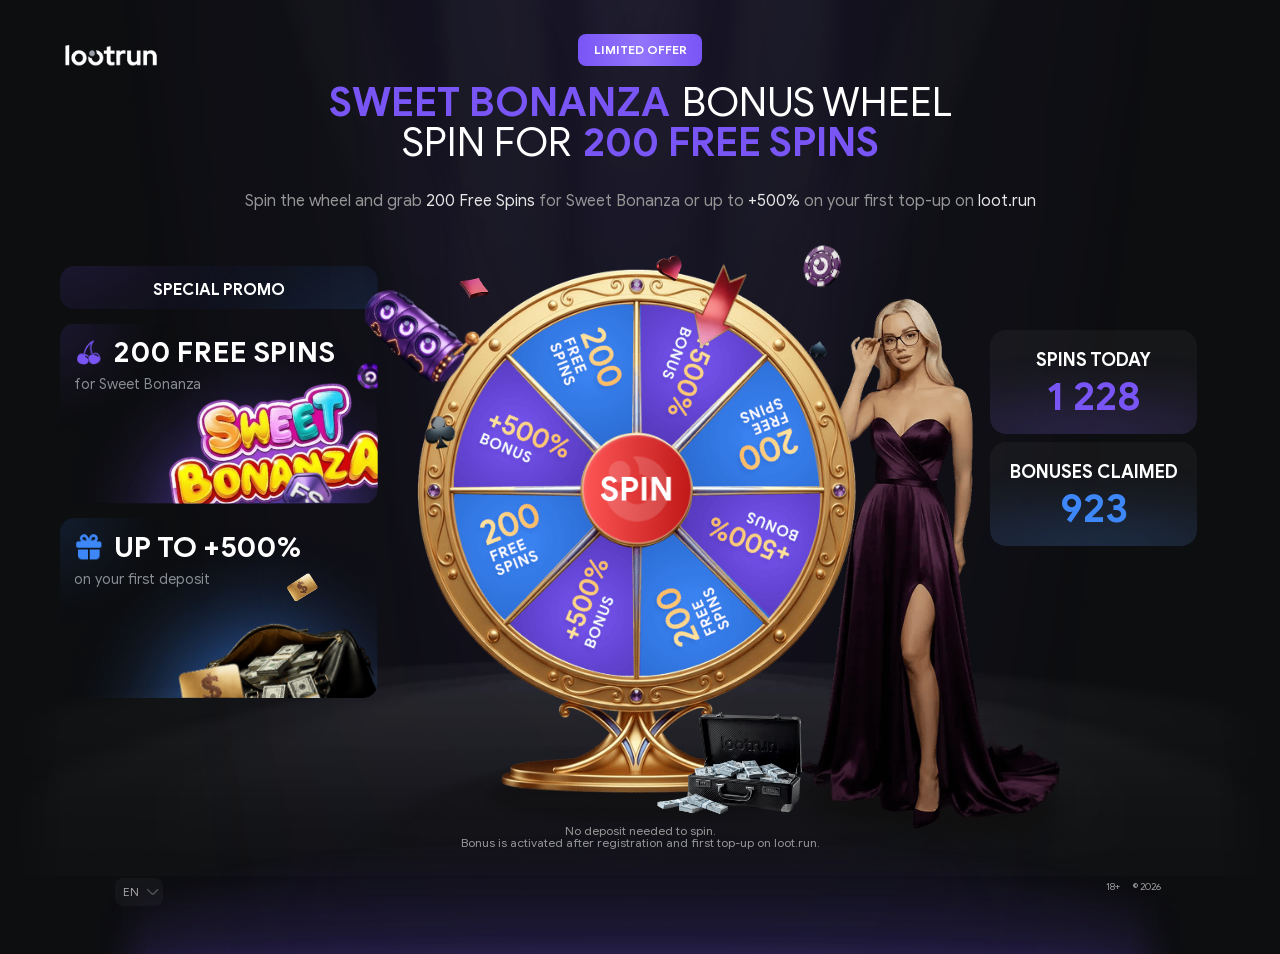
==== commit 51b51a10: "dcreen min-width: 1920px 1" ====
--- a/index.html
+++ b/index.html
@@ -17,8 +17,7 @@
         </div>
 
         <div class="page-bg-layer" aria-hidden="true">
-            <!-- Добавляй сюда фоновые картинки. Они не участвуют в потоке и не двигают верстку. -->
-            <img src="picture/Rectangle32.png" alt="" class="page-bg-image " fetchpriority="high" loading="eager" style="top: 0; left: 0; width: 1440px; height: auto;" />
+            <img src="picture/Rectangle32.png" alt="" class="page-bg-image" fetchpriority="high" loading="eager" style="top: 0; left: 0; width: 1440px; height: 1040px;" />
             <img src="picture/header.png" alt="" class="page-bg-image page-bg-image-desktop-rect" style="top: 0; left: 0; width: 393px; height: auto;" />
             <img src="picture/Ellipse24-center.png" alt="" class="page-bg-image center-image-desktop" style="top: 70px; left: 0; width: 393px; height: auto;" />
             <img src="picture/lights.png" alt="" class="page-bg-image light-image-desktop" style="top: 580px; left: 0; width: 393px; height: auto;" />
@@ -180,11 +179,8 @@
                 </div>
             </aside>
 
-
-
-            <section class="card-icons">
-
-            </section>
+            <!-- <section class="card-icons">
+            </section> -->
 
             <section class="girl">
                 <img src="picture/girl.png" alt="" class="girl-desktop girl-desktop--static" />
--- a/styles.css
+++ b/styles.css
@@ -72,7 +72,7 @@
 .page {
   position: relative;
   width: 393px;
-  min-height: 1600px;
+  min-height: 1000px;
   overflow-x: hidden;
   /* background:
     radial-gradient(60% 24% at 50% 9%, rgba(122, 86, 246, 0.18) 0%, rgba(122, 86, 246, 0) 100%),
@@ -2291,8 +2291,8 @@
     max-width: 1440px;
     margin-inline: auto;
     margin-top: -70px;
-    min-height: 1024px;
-    height: 1024px;
+    min-height: max(1024px, 108dvh);
+    height: auto;
     overflow-x: hidden;
     overflow-y: hidden;
     --layout-id: desktop-1080-1919;
@@ -3182,15 +3182,41 @@
   }
 }
 
-@media screen and (min-width: 1080px) and (max-width: 1480px) {
-  /* .wheel-result-popup__box-bonus {
+
+@media screen and (min-width: 1920px) {
+  .hero-header-fine {
+    margin-top: 20px;
+  }
+
+  .wheel, .banners, .counter {
+    margin-top: 100px;
+  }
+
+  .banners, .brand {
+    margin-left: -90px;
+  }
+
+  .counter {
+    margin-left: 90px;
+  }
+
+  .shadow-8, .shadow-4, .shadow-5, .shadow-9, .girl, .shadow-1, .shadow-2 {
+    margin-top: 100px;
+  }
+
+
+
+}
+
+/* @media screen and (min-width: 1080px) and (max-width: 1480px) {
+  .wheel-result-popup__box-bonus {
     margin-top: 40px;
   }
 
   .wheel-result-popup__box-steps {
     margin-top: 40px;
-  } */
-}
+  }
+} */
 
 /* Десктоп 2: ≥1920px — только переопределения поверх десктопа 1080px (резина, переменные).
    Разметка как на десктопе наследуется из блока выше; здесь не дублируем весь layout. */
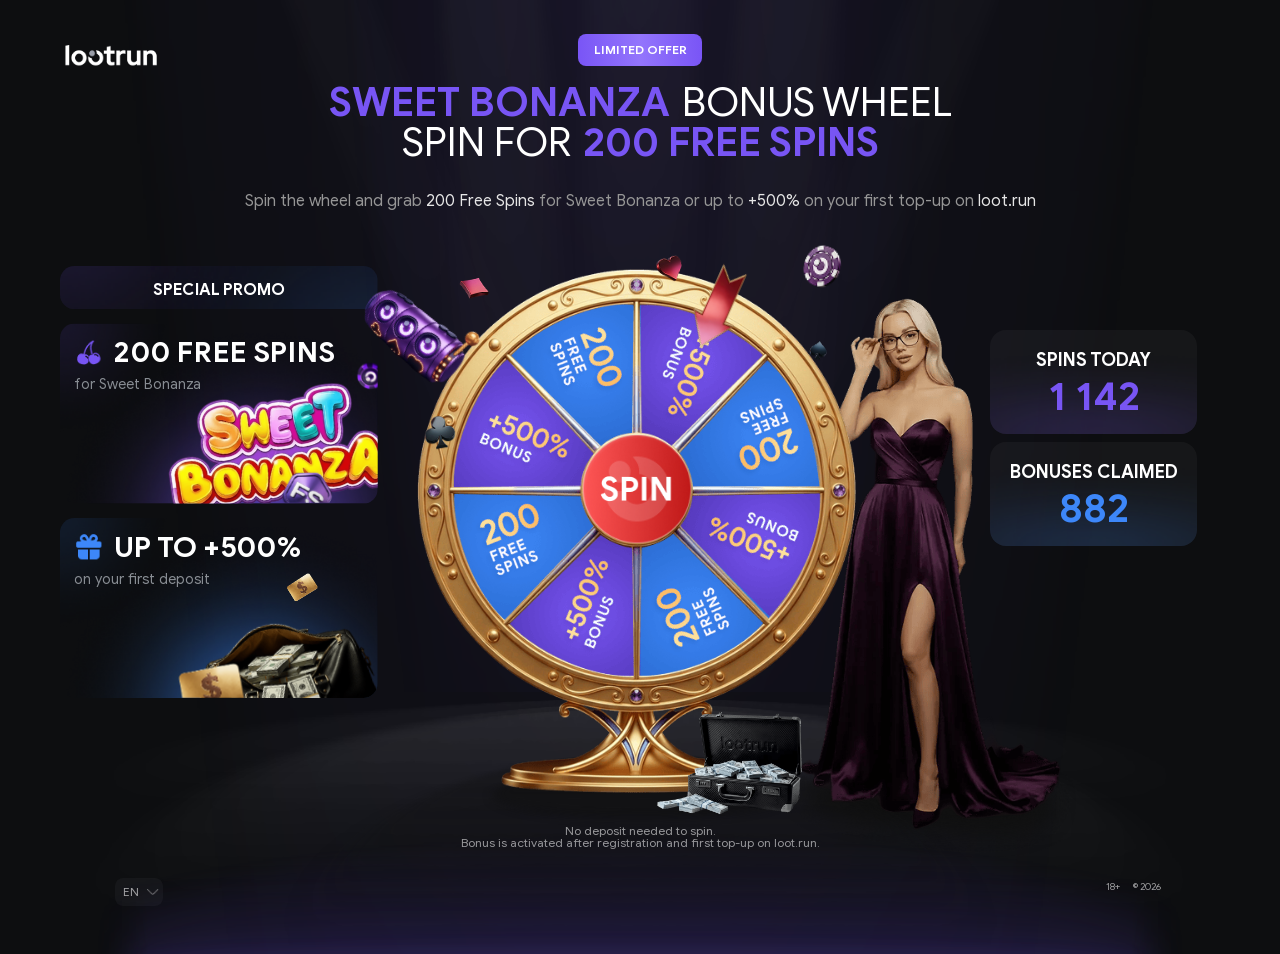
==== commit 4e02dff9: "dcreen min-width: 1920px 2" ====
--- a/index.html
+++ b/index.html
@@ -25,9 +25,18 @@
             <img src="picture/footer-light1.png" alt="" class="page-bg-image footer-light-image-desktop" style="top: 1410px; left: 0; width: 393px; height: auto;" />
             <img src="picture/shadow/wheelshadow.png" alt="" class="page-bg-image shadow-desktop shadow-1" />
             <img src="picture/shadow/wheel_shadow-1.png" alt="" class="page-bg-image shadow-desktop shadow-2" />
-            <img src="picture/shadow/Ellipse16.png" alt="" class="page-bg-image shadow-desktop shadow-4" width="1440" />
-            <img src="picture/shadow/Ellipse15.png" alt="" class="page-bg-image shadow-desktop shadow-5" width="1440" />
-            <img src="picture/shadow/Ellipse10.png" alt="" class="page-bg-image shadow-desktop shadow-8" />
+            <picture class="page-bg-image shadow-desktop shadow-4">
+                <source media="(min-width: 1920px)" srcset="picture/shadow/Ellipse16-1.png" />
+                <img src="picture/shadow/Ellipse16-1.png" alt="" width="1440" />
+            </picture>
+            <picture class="page-bg-image shadow-desktop shadow-5">
+                <source media="(min-width: 1920px)" srcset="picture/shadow/Ellipse15-1.png" />
+                <img src="picture/shadow/Ellipse15-1.png" alt="" width="1440" />
+            </picture>
+            <picture class="page-bg-image shadow-desktop shadow-8">
+                <source media="(min-width: 1920px)" srcset="picture/shadow/Ellipse10-1.png" />
+                <img src="picture/shadow/Ellipse10-1.png" alt="" />
+            </picture>
             <img src="picture/shadow/shadow-girl.png" alt="" class="page-bg-image shadow-desktop shadow-9" />
             <img src="picture/rectangle/Rectangle32.png" alt="" class="page-bg-image rect-desktop rect-1" />
             <img src="picture/rectangle/Rectangle33.png" alt="" class="page-bg-image rect-desktop rect-2" />
--- a/styles.css
+++ b/styles.css
@@ -93,6 +93,13 @@
   position: absolute;
   display: block;
   max-width: none;
+  pointer-events: none;
+}
+
+.page-bg-image > img {
+  display: block;
+  width: 100%;
+  height: auto;
   pointer-events: none;
 }
 
@@ -2291,7 +2298,7 @@
     max-width: 1440px;
     margin-inline: auto;
     margin-top: -70px;
-    min-height: max(1024px, 108dvh);
+    min-height: max(1024px, 105dvh);
     height: auto;
     overflow-x: hidden;
     overflow-y: hidden;
@@ -3131,7 +3138,7 @@
 
   /* Shadow #4: Ellipse16.png — ширина по макету 1440 (не шире слоя .page) */
   .shadow-4 {
-    --shadow-top: 650px;
+    --shadow-top: 710px;
     --shadow-left: 50%;
     --shadow-width: 1440px;
     --shadow-translate-x: -50%;
@@ -3140,7 +3147,7 @@
 
   /* Shadow #5: Ellipse15.png */
   .shadow-5 {
-    --shadow-top: 640px;
+    --shadow-top: 705px;
     --shadow-left: 50%;
     --shadow-width: 1440px;
     --shadow-translate-x: -50%;
@@ -3149,7 +3156,7 @@
 
   /* Shadow #8: Ellipse10.png */
   .shadow-8 {
-    --shadow-top: 640px;
+    --shadow-top: 675px;
     --shadow-left: 50%;
     --shadow-width: 1034px;
     --shadow-translate-x: -50%;
@@ -3200,12 +3207,19 @@
     margin-left: 90px;
   }
 
-  .shadow-8, .shadow-4, .shadow-5, .shadow-9, .girl, .shadow-1, .shadow-2 {
+  .shadow-9, .girl, .shadow-1, .shadow-2 {
     margin-top: 100px;
   }
 
-
-
+  .shadow-4 > img {
+    margin-top: 105px;
+  }
+  .shadow-5 > img {
+    margin-top: 105px;
+  }
+  .shadow-8 > img {
+    margin-top: 80px;
+  }
 }
 
 /* @media screen and (min-width: 1080px) and (max-width: 1480px) {
